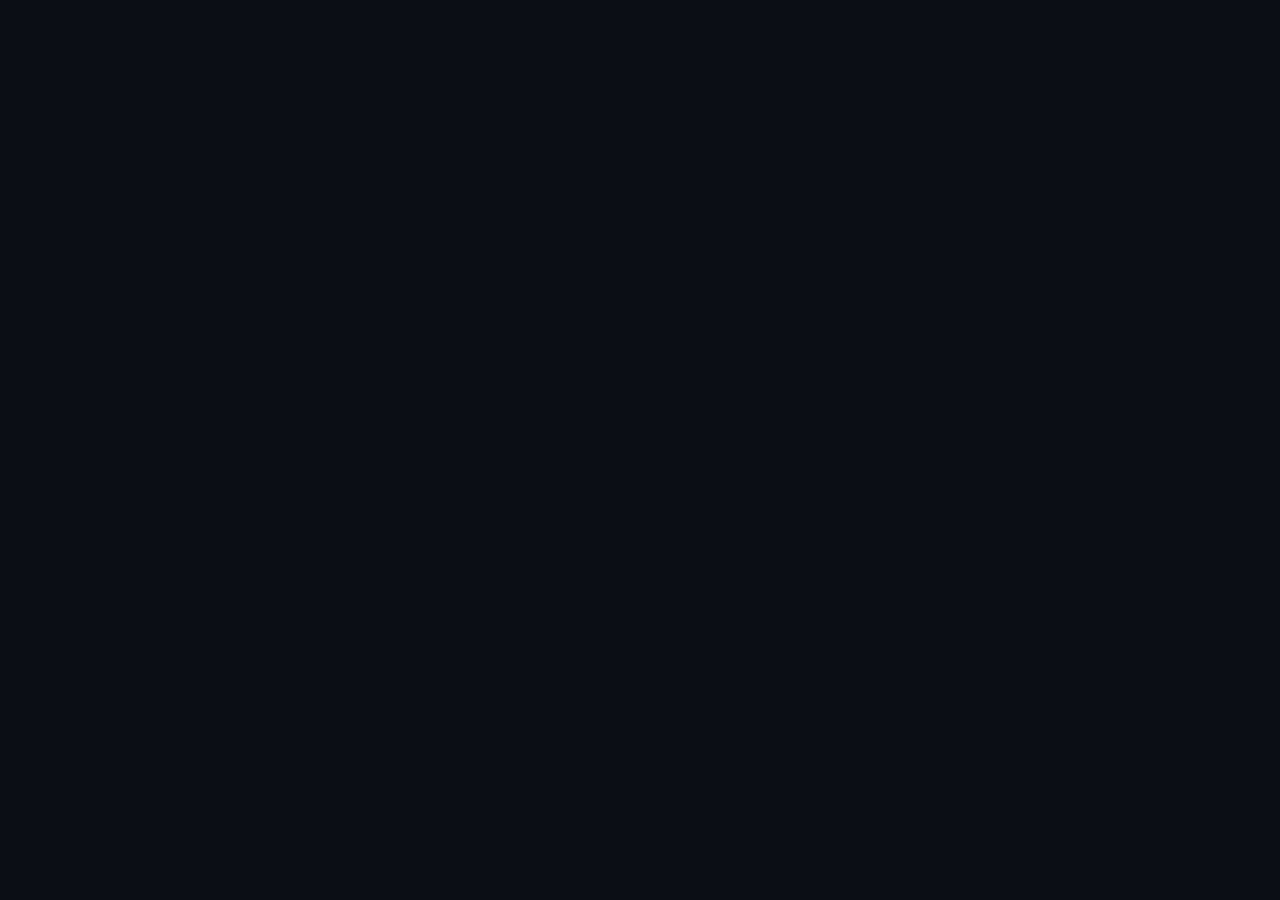
==== static/index.html @ 10514e42 "feat: add CBOE Put/Call Ratio scanner - Scanner module: scanners/put_call_ratio/ (config.py, db.py, " ====
<!DOCTYPE html>
<html lang="en">
<head>
  <meta charset="UTF-8">
  <meta name="viewport" content="width=device-width, initial-scale=1.0">
  <title>Trading Tools by Purrtfolio</title>
  <link rel="icon" href="data:,">
  <link rel="preconnect" href="https://one3f-tracker-wpj6.onrender.com">
  <link rel="dns-prefetch" href="https://one3f-tracker-wpj6.onrender.com">
  <link rel="prefetch" href="./chart.min.js">
  <link rel="stylesheet" href="./styles.css">
</head>
<body>
  <div id="app" class="app"></div>
  <script src="./app.js" defer></script>
</body>
</html>
---- static/styles.css ----
/* Trading Tools by Purrtfolio — frontend
   Theme tokens mirror the macro market snapshot (BG #0A0E14, brass #C9A24E,
   minimal color, typography-led). No frameworks — vanilla CSS/JS.
*/

:root {
  --bg:         #0A0E14;
  --panel:      #11161D;
  --panel-2:    #161C25;
  --line:       #1E2A38;
  --line-2:     #25323F;
  --text:       #E8EBEF;
  --text-dim:   #7E8A9A;
  --text-mut:   #5C6B7A;
  --brass:      #C9A24E;
  --brass-dim:  rgba(201, 162, 78, 0.12);
  --green:      #2E9E6B;
  --red:        #C7564A;
  --green-bg:   rgba(46, 158, 107, 0.10);
  --red-bg:     rgba(199, 86, 74, 0.10);
  --amber:      #EAB308;
  --amber-bg:   rgba(234, 179, 8, 0.10);

  --font: -apple-system, BlinkMacSystemFont, 'Segoe UI', Roboto, 'Helvetica Neue', Arial, sans-serif;
  --mono: ui-monospace, SFMono-Regular, 'SF Mono', Menlo, Consolas, monospace;
}

* { margin: 0; padding: 0; box-sizing: border-box; }

html, body {
  background: var(--bg);
  color: var(--text);
  font-family: var(--font);
  font-size: 14px;
  line-height: 1.5;
  -webkit-font-smoothing: antialiased;
}

a { color: var(--text); text-decoration: none; }
a:hover { color: var(--brass); }

button {
  background: transparent;
  border: 1px solid var(--line-2);
  color: var(--text);
  padding: 6px 12px;
  font-family: inherit;
  font-size: 12px;
  cursor: pointer;
  border-radius: 2px;
  transition: border-color 0.15s, color 0.15s;
}
button:hover { border-color: var(--brass); color: var(--brass); }
button.active { border-color: var(--brass); color: var(--brass); }

input[type=text], input[type=search], select {
  background: var(--panel);
  border: 1px solid var(--line-2);
  color: var(--text);
  padding: 7px 10px;
  font-family: inherit;
  font-size: 13px;
  border-radius: 2px;
  outline: none;
}
input:focus, select:focus { border-color: var(--brass); }

/* ------- Layout ------- */
.app {
  max-width: 1280px;
  margin: 0 auto;
  padding: 24px 32px 80px;
}

.masthead {
  display: flex;
  align-items: baseline;
  justify-content: space-between;
  padding: 28px 0 20px;
  border-bottom: 1px solid var(--line);
  margin-bottom: 28px;
}
.masthead h1 {
  font-size: 22px;
  font-weight: 600;
  letter-spacing: -0.01em;
}
.masthead .sub {
  font-size: 12px;
  color: var(--text-mut);
  font-family: var(--mono);
}

/* ------- Nav / search ------- */
.nav {
  display: flex;
  align-items: center;
  gap: 4px;
  margin-bottom: 24px;
}
.nav-brand {
  color: var(--brass);
  font-family: var(--mono);
  font-size: 12px;
  font-weight: 700;
  letter-spacing: 0.04em;
  padding: 0 4px;
  text-decoration: none;
}
.nav .nav-search {
  flex: 1;
  max-width: 320px;
}
.nav .nav-link {
  color: var(--text-dim);
  font-size: 12px;
  padding: 6px 0;
  border-bottom: 1px solid transparent;
  cursor: pointer;
  user-select: none;
}
.nav .nav-link.active {
  color: var(--brass);
  border-bottom-color: var(--brass);
}
.nav .nav-spacer { flex: 1; }
.nav .meta-pill {
  font-family: var(--mono);
  font-size: 11px;
  color: var(--text-mut);
  padding: 4px 10px;
  border: 1px solid var(--line);
  border-radius: 2px;
}

/* ------- Nav dropdowns ------- */
.nav-dropdown {
  position: relative;
  display: flex;
  align-items: center;
}
.nav-dropdown-label {
  color: var(--text-dim);
  font-size: 12px;
  font-family: var(--mono);
  font-weight: 500;
  padding: 6px 10px;
  cursor: pointer;
  white-space: nowrap;
  letter-spacing: 0.04em;
  border-bottom: 2px solid transparent;
  transition: border-color 0.15s, color 0.15s;
}
.nav-dropdown-label:hover {
  color: var(--text);
  border-bottom-color: var(--line-2);
}
.nav-dropdown:hover .nav-dropdown-label {
  color: var(--text);
}
.nav-dropdown-label::after {
  content: ' ▾';
  font-size: 9px;
  opacity: 0.5;
}

.nav-dropdown-menu {
  display: none;
  position: absolute;
  top: 100%;
  left: 0;
  min-width: 160px;
  background: var(--panel);
  border: 1px solid var(--line-2);
  border-radius: 2px;
  z-index: 100;
  flex-direction: column;
  padding: 4px 0;
}
.nav-dropdown.open .nav-dropdown-menu {
  display: flex;
}
.nav-dropdown:hover .nav-dropdown-menu {
  display: flex;
}
.nav-dropdown-menu .nav-link {
  display: block;
  padding: 6px 16px;
  font-size: 12px;
  font-family: var(--mono);
  font-weight: 400;
  letter-spacing: 0.03em;
  white-space: nowrap;
}
.nav-dropdown-menu .nav-link:hover {
  background: var(--panel-2);
  color: var(--brass);
}
.nav-dropdown-menu .nav-link.active {
  color: var(--brass);
  background: rgba(201, 162, 78, 0.08);
}

/* ------- Sections ------- */
.section { margin-bottom: 36px; }
.section-header {
  display: flex;
  align-items: baseline;
  justify-content: space-between;
  margin-bottom: 12px;
}
.section-header h2 {
  font-size: 11px;
  font-weight: 600;
  letter-spacing: 0.08em;
  text-transform: uppercase;
  color: var(--text-dim);
}
.section-header .hint {
  font-size: 11px;
  color: var(--text-mut);
  font-family: var(--mono);
}
.section-header .hint.brass {
  color: var(--brass);
  font-weight: 500;
}

/* ------- Stats grid (top of page) ------- */
.stats {
  display: grid;
  grid-template-columns: repeat(auto-fit, minmax(140px, 1fr));
  gap: 0;
  border: 1px solid var(--line);
  margin-bottom: 28px;
}
.stat {
  padding: 16px 18px;
  border-right: 1px solid var(--line);
}
.stat:last-child { border-right: none; }
.stat .stat-label {
  font-size: 10px;
  letter-spacing: 0.06em;
  text-transform: uppercase;
  color: var(--text-mut);
  margin-bottom: 6px;
}
.stat .stat-value {
  font-size: 18px;
  font-weight: 600;
  font-family: var(--mono);
  color: var(--text);
}
.stat .stat-value.brass { color: var(--brass); }

/* ------- Tables ------- */
.table-wrap {
  border: 1px solid var(--line);
  border-radius: 4px;
  overflow: hidden;
}
table {
  width: 100%;
  border-collapse: collapse;
  font-size: 13px;
}
thead th {
  text-align: left;
  font-size: 10px;
  font-weight: 600;
  letter-spacing: 0.06em;
  text-transform: uppercase;
  color: var(--text-mut);
  padding: 10px 14px;
  border-bottom: 1px solid var(--line);
  background: var(--panel);
  user-select: none;
  cursor: pointer;
  white-space: nowrap;
}
thead th:hover { color: var(--text-dim); }
thead th.sorted { color: var(--brass); }
thead th.sorted::after {
  content: ' ▾';
  font-size: 9px;
}
thead th.sorted.asc::after { content: ' ▴'; }
thead th.num, tbody td.num { text-align: right; font-family: var(--mono); }
thead th.mono, tbody td.mono { font-family: var(--mono); }

tbody td {
  padding: 9px 14px;
  border-bottom: 1px solid var(--line);
  color: var(--text);
}
tbody tr:last-child td { border-bottom: none; }
tbody tr:hover td { background: var(--panel-2); }
tbody td.brass { color: var(--brass); }
tbody td.green, .pos { color: var(--green); }
tbody td.red, .neg { color: var(--red); }
tbody td.amber { color: var(--amber); }
tbody td.dim { color: var(--text-dim); }
tbody td.mut { color: var(--text-mut); font-size: 11px; }

.empty {
  padding: 40px 20px;
  text-align: center;
  color: var(--text-mut);
  font-size: 13px;
}
.error {
  padding: 16px 20px;
  background: var(--red-bg);
  border: 1px solid var(--red);
  color: var(--red);
  font-size: 12px;
  font-family: var(--mono);
  margin-bottom: 16px;
}

/* ------- Fund list ------- */
.fund-row {
  display: grid;
  grid-template-columns: 24px 1fr auto auto auto;
  align-items: center;
  gap: 14px;
  padding: 12px 16px;
  border-bottom: 1px solid var(--line);
  cursor: pointer;
}
.fund-row:hover { background: var(--panel-2); }
.fund-row .strategy-tag {
  font-size: 9px;
  letter-spacing: 0.06em;
  text-transform: uppercase;
  color: var(--text-mut);
  padding: 2px 6px;
  border: 1px solid var(--line-2);
  border-radius: 2px;
  white-space: nowrap;
}
.fund-row .fund-name { color: var(--text); font-weight: 500; }
.fund-row .fund-aum { font-family: var(--mono); color: var(--text); font-size: 13px; }
.fund-row .fund-meta { font-family: var(--mono); color: var(--text-mut); font-size: 11px; }

/* ------- Drill-down header ------- */
.drill-header {
  padding: 24px 0;
  border-bottom: 1px solid var(--line);
  margin-bottom: 24px;
}
.drill-header .back {
  font-size: 11px;
  color: var(--text-mut);
  margin-bottom: 12px;
  cursor: pointer;
  display: inline-block;
}
.drill-header .back:hover { color: var(--brass); }
.drill-header h2 {
  font-size: 28px;
  font-weight: 600;
  margin-bottom: 6px;
}
.drill-header .strategy-tag {
  font-size: 10px;
  letter-spacing: 0.06em;
  text-transform: uppercase;
  color: var(--brass);
  padding: 3px 8px;
  border: 1px solid var(--brass-dim);
  border-radius: 2px;
  display: inline-block;
  margin-bottom: 12px;
}
.drill-header .meta-grid {
  display: flex;
  gap: 32px;
  margin-top: 12px;
  font-family: var(--mono);
  font-size: 12px;
  color: var(--text-dim);
}
.drill-header .meta-grid .meta-label {
  display: block;
  font-size: 10px;
  text-transform: uppercase;
  letter-spacing: 0.06em;
  color: var(--text-mut);
  margin-bottom: 2px;
}
.drill-header .meta-grid .meta-value {
  color: var(--text);
  font-size: 16px;
  font-weight: 500;
}

/* ------- Tabs ------- */
.tabs {
  display: flex;
  gap: 0;
  border-bottom: 1px solid var(--line);
  margin-bottom: 20px;
}
.tab {
  padding: 10px 16px;
  font-size: 12px;
  letter-spacing: 0.04em;
  color: var(--text-dim);
  cursor: pointer;
  border-bottom: 2px solid transparent;
  margin-bottom: -1px;
  user-select: none;
}
.tab:hover { color: var(--text); }
.tab.active {
  color: var(--brass);
  border-bottom-color: var(--brass);
}
.tab .badge {
  display: inline-block;
  margin-left: 6px;
  font-size: 10px;
  font-family: var(--mono);
  color: var(--text-mut);
  background: var(--panel);
  padding: 1px 5px;
  border-radius: 2px;
}
.tab.active .badge { color: var(--brass); }

/* ------- Filters bar ------- */
.filters {
  display: flex;
  align-items: center;
  gap: 12px;
  margin-bottom: 16px;
  flex-wrap: wrap;
}
.filters .filter-group {
  display: flex;
  align-items: center;
  gap: 8px;
  font-size: 11px;
  color: var(--text-dim);
}
.filters input, .filters select { min-width: 100px; }

/* ------- Status pills ------- */
.status-pill {
  display: inline-block;
  font-size: 10px;
  letter-spacing: 0.06em;
  text-transform: uppercase;
  padding: 2px 7px;
  border-radius: 2px;
  font-family: var(--mono);
}
.status-NEW       { background: var(--brass-dim); color: var(--brass); border: 1px solid var(--brass); }
.status-INCREASED  { background: var(--green-bg);  color: var(--green); border: 1px solid var(--green); }
.status-DECREASED  { background: var(--red-bg);    color: var(--red);   border: 1px solid var(--red); }
.status-CLOSED     { background: var(--red-bg);    color: var(--red);   border: 1px solid var(--red); }
.status-UNCHANGED  { background: transparent;       color: var(--text-mut); border: 1px solid var(--line-2); }

/* ------- Consensus buy/sell cards ------- */
.consensus-grid {
  display: grid;
  grid-template-columns: 1fr 1fr;
  gap: 24px;
}
.consensus-col h3 {
  font-size: 11px;
  font-weight: 600;
  letter-spacing: 0.08em;
  text-transform: uppercase;
  color: var(--text-dim);
  margin-bottom: 12px;
  display: flex;
  align-items: center;
  gap: 8px;
}
.consensus-col h3 .dot {
  width: 6px; height: 6px; border-radius: 50%;
}
.consensus-col.buys h3 .dot { background: var(--green); }
.consensus-col.sells h3 .dot { background: var(--red); }

/* ------- Pagination ------- */
.pager {
  display: flex;
  align-items: center;
  justify-content: space-between;
  padding: 12px 0;
  margin-top: 8px;
  font-size: 12px;
  color: var(--text-mut);
  font-family: var(--mono);
}
.pager .pager-buttons { display: flex; gap: 6px; }

/* ------- Loading / skeleton ------- */
.loading {
  padding: 60px 20px;
  text-align: center;
  color: var(--text-mut);
  font-size: 12px;
  font-family: var(--mono);
  letter-spacing: 0.05em;
}

/* ------- Ticker hero (drill into ticker) ------- */
.ticker-hero {
  display: grid;
  grid-template-columns: auto 1fr;
  gap: 32px;
  align-items: center;
  padding: 28px 0;
  border-bottom: 1px solid var(--line);
  margin-bottom: 24px;
}
.ticker-symbol {
  font-size: 56px;
  font-weight: 600;
  font-family: var(--mono);
  color: var(--brass);
  letter-spacing: -0.02em;
}
.ticker-meta .issuer {
  font-size: 16px;
  color: var(--text);
  margin-bottom: 6px;
}
.ticker-meta .stats-line {
  font-family: var(--mono);
  font-size: 13px;
  color: var(--text-dim);
  display: flex;
  gap: 24px;
}
.ticker-meta .stats-line .v { color: var(--text); }

@media (max-width: 900px) {
  .consensus-grid { grid-template-columns: 1fr; }
  .meta-grid { flex-wrap: wrap; }
  .ticker-hero { grid-template-columns: 1fr; gap: 12px; }
}

/* Mobile: disable hover-based dropdown (touch can't hover); use click toggle only */
@media (max-width: 768px) {
  .nav-dropdown:hover .nav-dropdown-menu {
    display: none;
  }
  .nav-dropdown.open .nav-dropdown-menu {
    display: flex;
    position: static;
    min-width: 100%;
  }
  .nav-dropdown-label {
    padding: 8px 6px;
  }
  .nav-dropdown-menu .nav-link {
    padding: 10px 16px;
  }
}

/* ------- Market Snapshot view ------- */
.snapshot-hero { padding: 16px 0; }
.snapshot-hero img { max-width: 100%; }
.snapshot-hero img { max-width: 100%; }
.snapshot-hero .snapshot-img-placeholder {
  min-height: 200px;
  display: flex;
  align-items: center;
  justify-content: center;
  color: var(--text-mut);
  border: 1px dashed var(--line);
  border-radius: 4px;
  font-size: 13px;
}
.snapshot-caption {
  font-size: 14px;
  color: var(--text);
  margin: 16px 0;
  padding: 14px 18px;
  background: var(--panel);
  border-left: 3px solid var(--brass);
  border-radius: 0 4px 4px 0;
  line-height: 1.5;
}
.snapshot-movers { padding: 20px 0; }
.snapshot-movers h3 {
  font-size: 11px;
  font-weight: 600;
  letter-spacing: 0.06em;
  text-transform: uppercase;
  color: var(--text-dim);
  margin-bottom: 12px;
}
.snapshot-movers ul { list-style: none; }
.snapshot-movers li {
  display: flex;
  align-items: center;
  gap: 12px;
  padding: 8px 0;
  border-bottom: 1px solid var(--line);
  font-size: 13px;
}
.snapshot-movers li:last-child { border-bottom: none; }
.mover-name {
  font-weight: 500;
  color: var(--text);
  min-width: 140px;
}
.mover-driver {
  color: var(--text-dim);
  font-size: 12px;
  flex: 1;
}
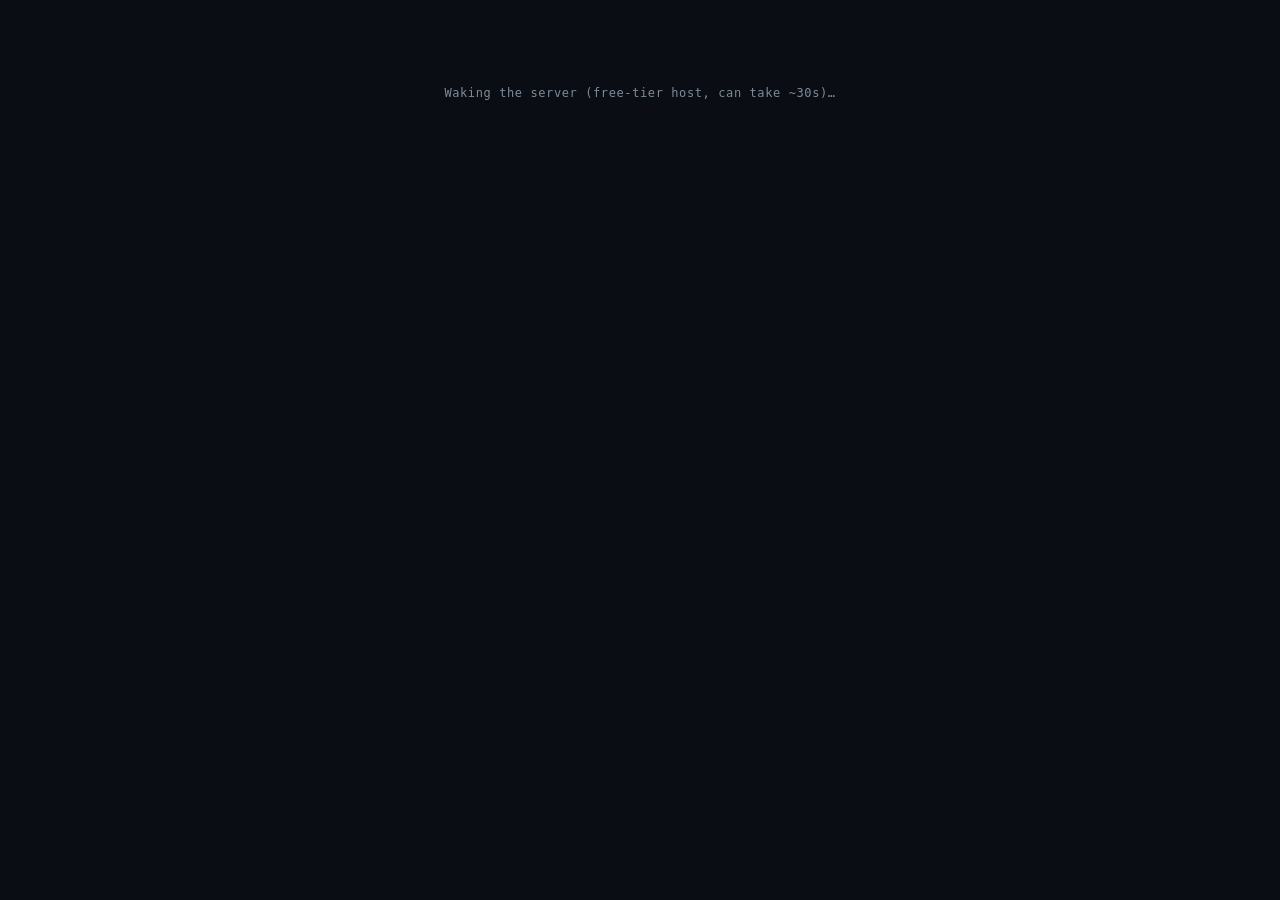
==== commit f01dc38f: "fix(frontend): routing, loading/cold-start UX, XSS hardening, mobile layout Bugs - short-interest ti" ====
--- a/static/index.html
+++ b/static/index.html
@@ -4,6 +4,10 @@
   <meta charset="UTF-8">
   <meta name="viewport" content="width=device-width, initial-scale=1.0">
   <title>Trading Tools by Purrtfolio</title>
+  <meta name="description" content="Free market research tools: 13F fund holdings, short interest, insider trading, momentum, put/call ratio, IV rank, options calculators and more.">
+  <meta property="og:type" content="website">
+  <meta property="og:title" content="Trading Tools by Purrtfolio">
+  <meta property="og:description" content="Free market research tools: 13F fund holdings, short interest, insider trading, momentum, put/call ratio, IV rank, options calculators and more.">
   <link rel="icon" href="data:,">
   <link rel="preconnect" href="https://one3f-tracker-wpj6.onrender.com">
   <link rel="dns-prefetch" href="https://one3f-tracker-wpj6.onrender.com">
--- a/static/styles.css
+++ b/static/styles.css
@@ -11,7 +11,7 @@
   --line-2:     #25323F;
   --text:       #E8EBEF;
   --text-dim:   #7E8A9A;
-  --text-mut:   #5C6B7A;
+  --text-mut:   #7D8B99;
   --brass:      #C9A24E;
   --brass-dim:  rgba(201, 162, 78, 0.12);
   --green:      #2E9E6B;
@@ -53,7 +53,7 @@
 button:hover { border-color: var(--brass); color: var(--brass); }
 button.active { border-color: var(--brass); color: var(--brass); }
 
-input[type=text], input[type=search], select {
+input[type=text], input[type=search], input[type=number], select {
   background: var(--panel);
   border: 1px solid var(--line-2);
   color: var(--text);
@@ -64,6 +64,9 @@
   outline: none;
 }
 input:focus, select:focus { border-color: var(--brass); }
+/* Keyboard focus ring (mouse focus keeps the border-only style above) */
+:focus-visible { outline: 2px solid var(--brass); outline-offset: 2px; }
+input:focus-visible, select:focus-visible { outline: 2px solid var(--brass); outline-offset: 1px; }
 
 /* ------- Layout ------- */
 .app {
@@ -94,6 +97,7 @@
 /* ------- Nav / search ------- */
 .nav {
   display: flex;
+  flex-wrap: wrap;
   align-items: center;
   gap: 4px;
   margin-bottom: 24px;
@@ -109,6 +113,7 @@
 }
 .nav .nav-search {
   flex: 1;
+  min-width: 0;
   max-width: 320px;
 }
 .nav .nav-link {
@@ -253,12 +258,17 @@
   color: var(--text);
 }
 .stat .stat-value.brass { color: var(--brass); }
+.stat .stat-value.green { color: var(--green); }
+.stat .stat-value.red   { color: var(--red); }
+.stat .stat-value.amber { color: var(--amber); }
 
 /* ------- Tables ------- */
 .table-wrap {
   border: 1px solid var(--line);
   border-radius: 4px;
-  overflow: hidden;
+  /* scroll wide tables inside the frame instead of clipping columns */
+  overflow-x: auto;
+  -webkit-overflow-scrolling: touch;
 }
 table {
   width: 100%;
@@ -397,7 +407,8 @@
 }
 
 /* ------- Tabs ------- */
-.tabs {
+.tabs,
+.tab-bar {
   display: flex;
   gap: 0;
   border-bottom: 1px solid var(--line);
@@ -462,6 +473,11 @@
 .status-DECREASED  { background: var(--red-bg);    color: var(--red);   border: 1px solid var(--red); }
 .status-CLOSED     { background: var(--red-bg);    color: var(--red);   border: 1px solid var(--red); }
 .status-UNCHANGED  { background: transparent;       color: var(--text-mut); border: 1px solid var(--line-2); }
+
+/* Signal pills — used by the Crowded Trades scanner page */
+.signal-high     { background: var(--red-bg);   color: var(--red);   border: 1px solid var(--red); }
+.signal-medium   { background: var(--brass-dim); color: var(--brass); border: 1px solid var(--brass); }
+.signal-neutral  { background: transparent;       color: var(--text-mut); border: 1px solid var(--line-2); }
 
 /* ------- Consensus buy/sell cards ------- */
 .consensus-grid {
@@ -562,6 +578,8 @@
   .nav-dropdown-menu .nav-link {
     padding: 10px 16px;
   }
+  .nav .nav-spacer { display: none; }
+  .nav .nav-search { flex-basis: 100%; max-width: none; order: 10; }
 }
 
 /* ------- Market Snapshot view ------- */
@@ -616,4 +634,486 @@
   color: var(--text-dim);
   font-size: 12px;
   flex: 1;
-}+}
+
+/* ------- Page description (context callout) ------- */
+.page-description {
+  margin-bottom: 28px;
+  padding: 18px 20px;
+  background: var(--panel);
+  border: 1px solid var(--line);
+  border-left: 3px solid var(--brass);
+  border-radius: 0 4px 4px 0;
+}
+.page-description-para {
+  font-size: 12.5px;
+  color: var(--text);
+  line-height: 1.5;
+  margin-bottom: 6px;
+}
+.page-description-para.issues {
+  color: var(--text-dim);
+}
+.page-description-para.issues::before {
+  content: '⚠ ';
+  color: var(--amber);
+  font-weight: 700;
+}
+@media (max-width: 768px) {
+  .page-description { padding: 14px 16px; }
+  .page-description-para { font-size: 12px; }
+}
+
+/* ------- News Sentiment view ------- */
+.badge-row {
+  display: flex;
+  flex-wrap: wrap;
+  gap: 6px;
+  margin-bottom: 24px;
+}
+.badge {
+  font-size: 10px;
+  font-family: var(--mono);
+  color: var(--text-mut);
+  background: var(--panel);
+  border: 1px solid var(--line-2);
+  padding: 3px 10px;
+  border-radius: 2px;
+  white-space: nowrap;
+}
+
+.section-title {
+  font-size: 11px;
+  font-weight: 600;
+  letter-spacing: 0.06em;
+  text-transform: uppercase;
+  color: var(--text-mut);
+  margin-bottom: 14px;
+  padding: 0 4px;
+}
+
+.signal-block { margin-bottom: 28px; }
+.signal-block:last-child { margin-bottom: 0; }
+.signal-label {
+  display: inline-block;
+  font-size: 11px;
+  font-weight: 600;
+  letter-spacing: 0.05em;
+  text-transform: uppercase;
+  padding: 4px 10px;
+  border-radius: 2px;
+  margin-bottom: 10px;
+}
+.signal-label.green {
+  background: var(--green-bg);
+  color: var(--green);
+  border: 1px solid var(--green);
+}
+.signal-label.red {
+  background: var(--red-bg);
+  color: var(--red);
+  border: 1px solid var(--red);
+}
+.signal-label.brass {
+  background: var(--brass-dim);
+  color: var(--brass);
+  border: 1px solid var(--brass);
+}
+
+.ticker-chip {
+  display: inline-block;
+  font-size: 10px;
+  font-family: var(--mono);
+  color: var(--text-dim);
+  background: var(--panel);
+  border: 1px solid var(--line-2);
+  padding: 1px 5px;
+  border-radius: 2px;
+  white-space: nowrap;
+}
+.ticker-chips {
+  display: flex;
+  flex-wrap: wrap;
+  gap: 4px;
+  margin-top: 4px;
+}
+
+.headline-link {
+  color: var(--text);
+  font-weight: 500;
+  display: block;
+}
+.headline-link:hover { color: var(--brass); }
+
+.link { color: var(--text-dim); }
+
+/* ------- Position Sizing Calculator ------- */
+.calc-form {
+  display: grid;
+  grid-template-columns: 1fr 1fr;
+  gap: 32px;
+  margin-top: 20px;
+}
+@media (max-width: 768px) {
+  .calc-form { grid-template-columns: 1fr; }
+}
+.calc-field {
+  display: flex;
+  flex-direction: column;
+  gap: 6px;
+  margin-bottom: 16px;
+}
+.calc-field:last-child { margin-bottom: 0; }
+.calc-field label {
+  font-size: 10px;
+  text-transform: uppercase;
+  letter-spacing: 0.06em;
+  color: var(--text-mut);
+}
+.calc-input-row {
+  display: flex;
+  align-items: center;
+  gap: 8px;
+}
+.calc-input-row input { flex: 1; }
+.calc-input-row .unit {
+  font-size: 12px;
+  color: var(--text-dim);
+  font-family: var(--mono);
+}
+.calc-results h3 {
+  font-size: 10px;
+  text-transform: uppercase;
+  letter-spacing: 0.06em;
+  color: var(--text-dim);
+  margin-bottom: 12px;
+}
+.calc-result-group {
+  display: flex;
+  flex-direction: column;
+}
+.calc-stat-row {
+  display: flex;
+  justify-content: space-between;
+  align-items: center;
+  padding: 10px 14px;
+  background: var(--panel);
+  border: 1px solid var(--line);
+  border-radius: 2px;
+  margin-bottom: 4px;
+}
+.calc-stat-label {
+  font-size: 12px;
+  color: var(--text-dim);
+}
+.calc-stat-value {
+  font-size: 16px;
+  font-family: var(--mono);
+  font-weight: 600;
+  color: var(--text);
+}
+.calc-stat-value.brass { color: var(--brass); }
+.calc-stat-value.green { color: var(--green); }
+.calc-stat-value.red { color: var(--red); }
+.calc-formula {
+  margin-top: 28px;
+  font-size: 11px;
+  color: var(--text-mut);
+  font-family: var(--mono);
+  text-align: center;
+}
+
+/* ------- Drawdown Simulator ------- */
+.sim-controls {
+  display: flex;
+  flex-wrap: wrap;
+  gap: 16px;
+  margin-bottom: 28px;
+}
+.sim-controls .calc-field {
+  flex: 1 1 120px;
+  margin-bottom: 0;
+}
+.sim-chart {
+  height: 350px;
+  width: 100%;
+}
+.link:hover { color: var(--brass); }
+
+/* ------- Options Payoff Visualizer ------- */
+.legs-container { margin-bottom: 24px; }
+.leg-row {
+  display: grid;
+  grid-template-columns: 80px 80px 100px 100px auto;
+  gap: 10px;
+  align-items: end;
+  padding: 12px 14px;
+  border: 1px solid var(--line);
+  border-radius: 2px;
+  margin-bottom: 8px;
+}
+.leg-row .calc-field { margin-bottom: 0; }
+.leg-row .calc-field label { font-size: 8px; }
+.leg-row input, .leg-row select { font-size: 13px; padding: 6px 8px; }
+.leg-remove {
+  padding: 6px 8px;
+  font-size: 12px;
+  color: var(--red);
+  border-color: var(--red);
+}
+.leg-remove:hover { background: var(--red-bg); }
+.payoff-add-btn {
+  font-size: 11px;
+  font-family: var(--mono);
+  color: var(--brass);
+  padding: 6px 16px;
+  border: 1px solid var(--brass);
+  border-radius: 2px;
+  margin-bottom: 24px;
+  cursor: pointer;
+}
+
+/* ------- Greeks Explainer ------- */
+.greeks-controls {
+  display: flex;
+  flex-wrap: wrap;
+  gap: 16px;
+  margin-bottom: 28px;
+}
+.greeks-controls .calc-field {
+  flex: 1 1 120px;
+  margin-bottom: 0;
+}
+.greeks-chart {
+  height: 350px;
+  width: 100%;
+  display: flex;
+  flex-direction: column;
+}
+
+/* ------- Options Explainer (educational reference) ------- */
+.options-section-title {
+  font-size: 18px;
+  font-weight: 600;
+  color: var(--brass, #C9A24E);
+  margin: 28px 0 12px;
+  padding-bottom: 4px;
+  border-bottom: 1px solid var(--border, #1E2A38);
+}
+.options-section .options-section-title:first-child { margin-top: 0; }
+.options-section-body {
+  color: var(--text-secondary, #7E8A9A);
+  line-height: 1.6;
+  font-size: 14px;
+}
+.options-section-body p { margin: 0 0 12px 0; }
+.options-section-body ul { margin: 0 0 12px 0; padding-left: 20px; }
+.options-section-body li { margin-bottom: 4px; }
+.options-section-body a { color: var(--brass, #C9A24E); }
+.options-section-body strong { color: var(--text-primary, #E8EBEF); }
+
+.options-terms {
+  display: grid;
+  grid-template-columns: 160px 1fr;
+  gap: 4px 16px;
+  margin: 20px 0;
+  border-bottom: 1px solid var(--border, #1E2A38);
+}
+.options-terms:last-child { border-bottom: none; }
+.options-term {
+  font-weight: 600;
+  color: var(--text-primary, #E8EBEF);
+  font-size: 13px;
+}
+.options-def {
+  color: var(--text-secondary, #7E8A9A);
+  font-size: 13px;
+  line-height: 1.5;
+}
+
+.options-strats {
+  display: grid;
+  grid-template-columns: repeat(auto-fill, minmax(220px, 1fr));
+  gap: 12px;
+  margin: 16px 0;
+}
+.options-strat {
+  background: var(--card-bg, #0F1419);
+  border: 1px solid var(--border, #1E2A38);
+  border-radius: 6px;
+  padding: 12px 14px;
+}
+.options-strat-name {
+  font-size: 13px;
+  font-weight: 600;
+  color: var(--brass, #C9A24E);
+  margin-bottom: 4px;
+}
+.options-strat-desc {
+  font-size: 12px;
+  color: var(--text-secondary, #7E8A9A);
+  line-height: 1.4;
+  margin-bottom: 6px;
+}
+.options-strat-pnl {
+  font-size: 11px;
+  color: var(--text-tertiary, #5A6472);
+  font-family: var(--mono, monospace);
+}
+
+/* ------- Stock Screener ------- */
+.screener-controls {
+  display: flex;
+  flex-wrap: wrap;
+  gap: 10px;
+  padding: 16px 0;
+}
+.s-input {
+  width: 120px;
+  padding: 6px 10px;
+  border: 1px solid var(--line);
+  border-radius: 4px;
+  background: var(--panel, #0F1419);
+  color: var(--text, #E8EBEF);
+  font-size: 13px;
+  font-family: var(--mono, monospace);
+}
+.s-input::placeholder { color: var(--text-mut, #7E8A9A); }
+.s-select {
+  padding: 6px 10px;
+  border: 1px solid var(--line);
+  border-radius: 4px;
+  background: var(--panel, #0F1419);
+  color: var(--text, #E8EBEF);
+  font-size: 13px;
+  cursor: pointer;
+}
+.s-check {
+  display: flex;
+  align-items: center;
+  gap: 6px;
+  font-size: 13px;
+  color: var(--text, #E8EBEF);
+  cursor: pointer;
+}
+.s-check input { margin: 0; cursor: pointer; }
+.s-sort-chips {
+  display: flex;
+  flex-wrap: wrap;
+  gap: 8px;
+  margin: 12px 0;
+}
+.s-chip {
+  display: inline-flex;
+  align-items: center;
+  gap: 4px;
+  padding: 5px 10px;
+  border: 1px solid var(--line);
+  border-radius: 12px;
+  font-size: 12px;
+  color: var(--text-secondary, #7E8A9A);
+  cursor: pointer;
+  user-select: none;
+}
+.s-chip:hover { border-color: var(--brass, #C9A24E); color: var(--brass, #C9A24E); }
+.s-chip-up, .s-chip-down { color: var(--brass, #C9A24E); border-color: var(--brass, #C9A24E); }
+.s-arrow { font-size: 10px; }
+.s-table { margin-top: 8px; }
+.s-ticker { font-family: var(--mono, monospace); font-weight: 600; }
+
+/* ------- Famous Trader Quotes ------- */
+.q-controls {
+  display: flex;
+  align-items: center;
+  gap: 12px;
+  margin: 16px 0;
+  flex-wrap: wrap;
+}
+.q-select {
+  padding: 6px 12px;
+  border: 1px solid var(--line);
+  border-radius: 4px;
+  background: var(--panel, #0F1419);
+  color: var(--text, #E8EBEF);
+  font-size: 13px;
+  cursor: pointer;
+}
+.q-count { margin-left: auto; font-size: 12px; }
+.q-grid {
+  display: grid;
+  grid-template-columns: repeat(auto-fill, minmax(320px, 1fr));
+  gap: 16px;
+}
+.q-card {
+  background: var(--panel, #0F1419);
+  border: 1px solid var(--line);
+  border-left: 3px solid var(--brass, #C9A24E);
+  border-radius: 6px;
+  padding: 18px 20px;
+}
+.q-mark {
+  font-size: 36px;
+  font-family: var(--mono, monospace);
+  color: var(--brass, #C9A24E);
+  line-height: 1;
+  margin-bottom: 10px;
+}
+.q-text {
+  font-size: 15px;
+  line-height: 1.6;
+  color: var(--text, #E8EBEF);
+  margin-bottom: 14px;
+  font-style: italic;
+}
+.q-author-row {
+  display: flex;
+  align-items: center;
+  gap: 8px;
+  margin-bottom: 6px;
+}
+.q-author {
+  font-size: 13px;
+  font-weight: 600;
+  color: var(--text, #E8EBEF);
+}
+.q-badge {
+  font-size: 10px;
+  font-weight: 600;
+  text-transform: uppercase;
+  letter-spacing: 0.05em;
+  padding: 2px 8px;
+  border-radius: 10px;
+  background: var(--brass, #C9A24E);
+  color: #000;
+}
+.q-source {
+  font-size: 11px;
+  color: var(--text-mut, #7E8A9A);
+}
+
+/* ------- Earnings Revision Momentum ------- */
+.erm-table td.s-ticker { font-weight: 600; }
+
+/* Cold-start notice shown while API requests are retrying (see api() in app.js) */
+.cold-start-hint {
+  position: fixed;
+  left: 50%;
+  bottom: 16px;
+  transform: translateX(-50%);
+  z-index: 1000;
+  max-width: calc(100% - 32px);
+  padding: 8px 14px;
+  background: var(--panel);
+  border: 1px solid var(--line-2);
+  color: var(--text-mut);
+  font-size: 12px;
+  border-radius: 2px;
+}
+
+/* ------- Small screens: keep everything inside the viewport ------- */
+.consensus-grid > * { min-width: 0; }
+@media (max-width: 600px) {
+  .leg-row { grid-template-columns: 1fr 1fr; }
+  /* tables rendered without a .table-wrap: let them scroll themselves */
+  .section > table { display: block; overflow-x: auto; }
+}
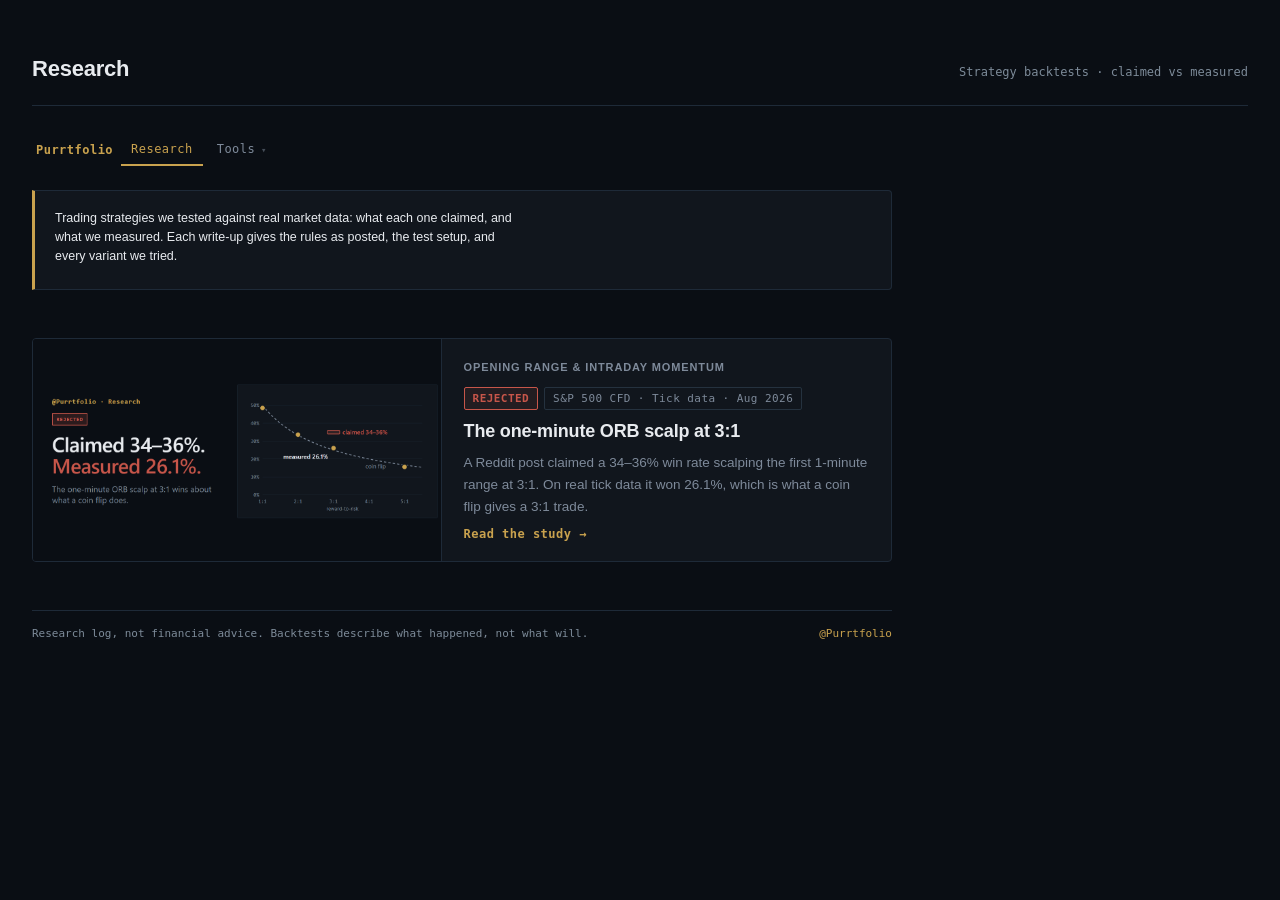
==== commit 4c93fbfd: "feat(site): focus the site on strategy research Research is now the home page and first nav item; th" ====
--- a/static/index.html
+++ b/static/index.html
@@ -4,18 +4,20 @@
   <meta charset="UTF-8">
   <meta name="viewport" content="width=device-width, initial-scale=1.0">
   <title>Trading Tools by Purrtfolio</title>
-  <meta name="description" content="Free market research tools: 13F fund holdings, short interest, insider trading, momentum, put/call ratio, IV rank, options calculators and more.">
+  <meta name="description" content="Honest tests of popular trading strategies, plus free position-sizing, drawdown and options calculators.">
   <meta property="og:type" content="website">
   <meta property="og:title" content="Trading Tools by Purrtfolio">
-  <meta property="og:description" content="Free market research tools: 13F fund holdings, short interest, insider trading, momentum, put/call ratio, IV rank, options calculators and more.">
+  <meta property="og:description" content="Honest tests of popular trading strategies, plus free position-sizing, drawdown and options calculators.">
   <link rel="icon" href="data:,">
   <link rel="preconnect" href="https://one3f-tracker-wpj6.onrender.com">
   <link rel="dns-prefetch" href="https://one3f-tracker-wpj6.onrender.com">
   <link rel="prefetch" href="./chart.min.js">
+  <link rel="modulepreload" href="./js/main.js">
+  <link rel="modulepreload" href="./js/router.js">
   <link rel="stylesheet" href="./styles.css">
 </head>
 <body>
   <div id="app" class="app"></div>
-  <script src="./app.js" defer></script>
+  <script type="module" src="./js/main.js"></script>
 </body>
 </html>
--- a/static/styles.css
+++ b/static/styles.css
@@ -168,6 +168,10 @@
   font-size: 9px;
   opacity: 0.5;
 }
+/* Top-level nav link styled like a dropdown label (no menu) */
+.nav-flat { text-decoration: none; }
+.nav-flat::after { content: none; }
+.nav-flat.active { color: var(--brass); border-bottom-color: var(--brass); }
 
 .nav-dropdown-menu {
   display: none;
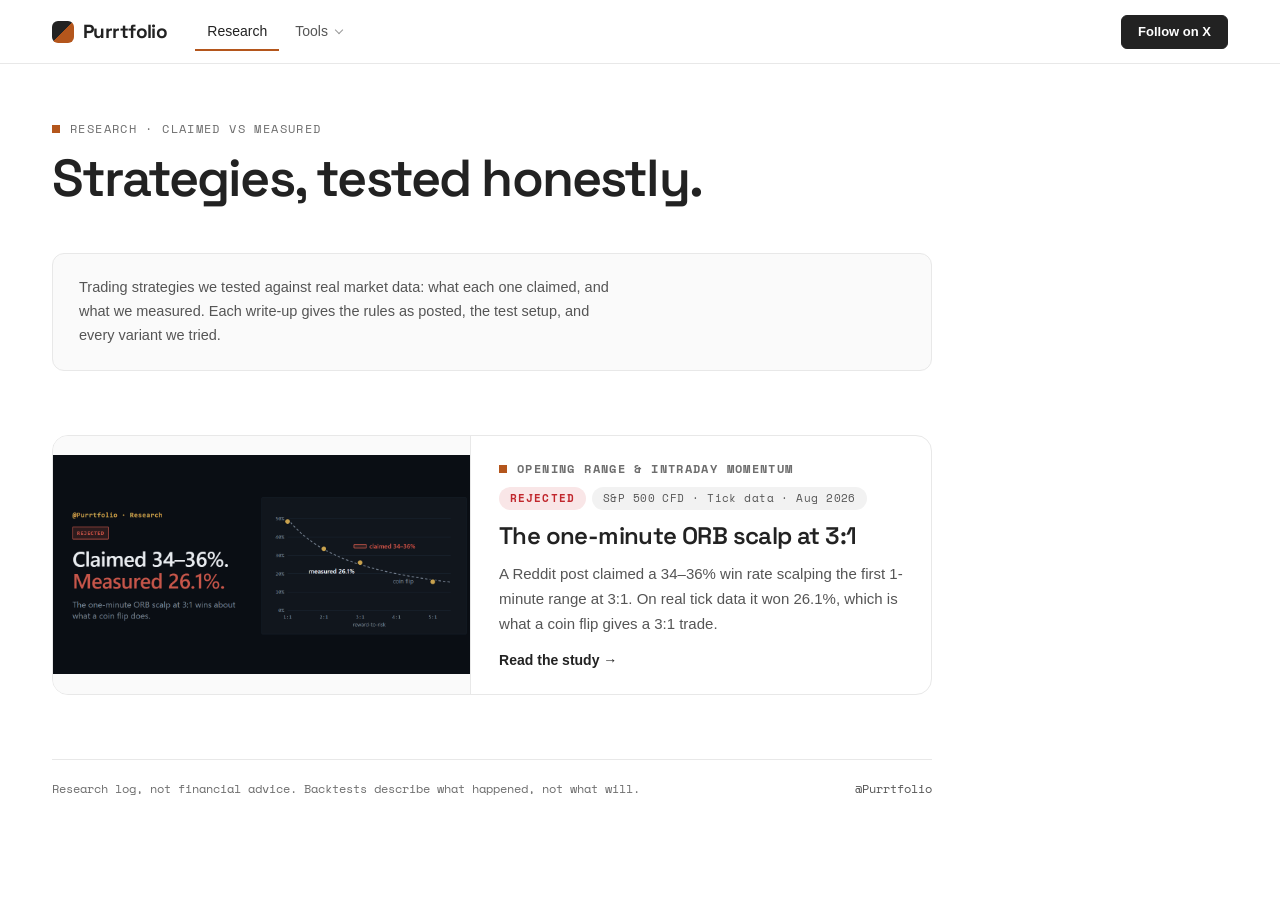
==== commit be5ae470: "Refresh site design: light editorial theme modelled on S3 Partners - New token palette (ink on white" ====
--- a/static/index.html
+++ b/static/index.html
@@ -9,11 +9,16 @@
   <meta property="og:title" content="Trading Tools by Purrtfolio">
   <meta property="og:description" content="Honest tests of popular trading strategies, plus free position-sizing, drawdown and options calculators.">
   <link rel="icon" href="data:,">
+  <meta name="theme-color" content="#ffffff" media="(prefers-color-scheme: light)">
+  <meta name="theme-color" content="#161616" media="(prefers-color-scheme: dark)">
   <link rel="preconnect" href="https://one3f-tracker-wpj6.onrender.com">
   <link rel="dns-prefetch" href="https://one3f-tracker-wpj6.onrender.com">
   <link rel="prefetch" href="./chart.min.js">
   <link rel="modulepreload" href="./js/main.js">
   <link rel="modulepreload" href="./js/router.js">
+  <link rel="preconnect" href="https://fonts.googleapis.com">
+  <link rel="preconnect" href="https://fonts.gstatic.com" crossorigin>
+  <link rel="stylesheet" href="https://fonts.googleapis.com/css2?family=Space+Grotesk:wght@400;500;600;700&family=Space+Mono:wght@400;700&display=swap">
   <link rel="stylesheet" href="./styles.css">
 </head>
 <body>
--- a/static/styles.css
+++ b/static/styles.css
@@ -1,28 +1,75 @@
 /* Trading Tools by Purrtfolio — frontend
-   Theme tokens mirror the macro market snapshot (BG #0A0E14, brass #C9A24E,
-   minimal color, typography-led). No frameworks — vanilla CSS/JS.
+   Editorial, monochrome theme: near-black ink on white with hairline rules,
+   Space Grotesk headings, Space Mono labels, one burnt-orange accent and
+   green/red reserved for long/short. Light by default, dark via the OS
+   setting. No frameworks — vanilla CSS/JS.
+
+   Token names predate the refresh (--brass is the accent, --panel the card
+   surface); views and research pages reference them directly, so keep them.
 */
 
 :root {
-  --bg:         #0A0E14;
-  --panel:      #11161D;
-  --panel-2:    #161C25;
-  --line:       #1E2A38;
-  --line-2:     #25323F;
-  --text:       #E8EBEF;
-  --text-dim:   #7E8A9A;
-  --text-mut:   #7D8B99;
-  --brass:      #C9A24E;
-  --brass-dim:  rgba(201, 162, 78, 0.12);
-  --green:      #2E9E6B;
-  --red:        #C7564A;
-  --green-bg:   rgba(46, 158, 107, 0.10);
-  --red-bg:     rgba(199, 86, 74, 0.10);
-  --amber:      #EAB308;
-  --amber-bg:   rgba(234, 179, 8, 0.10);
-
-  --font: -apple-system, BlinkMacSystemFont, 'Segoe UI', Roboto, 'Helvetica Neue', Arial, sans-serif;
-  --mono: ui-monospace, SFMono-Regular, 'SF Mono', Menlo, Consolas, monospace;
+  color-scheme: light dark;
+
+  --bg:         #FFFFFF;
+  --bg-sub:     #FAFAFA;
+  --panel:      #FAFAFA;
+  --panel-2:    #F2F2F2;
+  --line:       #E8E8E8;
+  --line-2:     #D6D6D6;
+  --text:       #222222;
+  --text-dim:   #555555;
+  --text-mut:   #6E6E6E;
+  --ink:        #222222;
+  --on-ink:     #FFFFFF;
+  --brass:      #B4561C;
+  --brass-dim:  rgba(200, 111, 46, 0.10);
+  --green:      #00875A;
+  --red:        #C1272D;
+  --green-bg:   #E3F5EC;
+  --red-bg:     #F9E6E7;
+  --amber:      #A15C07;
+  --amber-bg:   #FDF3DC;
+  --shadow:     0 1px 2px rgba(0, 0, 0, 0.04), 0 8px 24px -12px rgba(0, 0, 0, 0.12);
+
+  /* Aliases used by the options explainer / screener / quotes blocks */
+  --border:         var(--line);
+  --card-bg:        var(--panel);
+  --text-primary:   var(--text);
+  --text-secondary: var(--text-dim);
+  --text-tertiary:  var(--text-mut);
+
+  --radius-sm: 6px;
+  --radius:    12px;
+
+  --font:    'Aptos', -apple-system, BlinkMacSystemFont, 'Segoe UI', Roboto, 'Helvetica Neue', Arial, sans-serif;
+  --display: 'Space Grotesk', var(--font);
+  --mono:    'Space Mono', ui-monospace, SFMono-Regular, 'SF Mono', Menlo, Consolas, monospace;
+}
+
+@media (prefers-color-scheme: dark) {
+  :root {
+    --bg:         #161616;
+    --bg-sub:     #1B1B1B;
+    --panel:      #1E1E1E;
+    --panel-2:    #292929;
+    --line:       #2E2E2E;
+    --line-2:     #3D3D3D;
+    --text:       #F2F2F2;
+    --text-dim:   #B4B4B4;
+    --text-mut:   #8F8F8F;
+    --ink:        #F2F2F2;
+    --on-ink:     #161616;
+    --brass:      #E89877;
+    --brass-dim:  rgba(232, 152, 119, 0.12);
+    --green:      #34C38F;
+    --red:        #F0676C;
+    --green-bg:   rgba(0, 168, 107, 0.14);
+    --red-bg:     rgba(210, 59, 65, 0.16);
+    --amber:      #EAB308;
+    --amber-bg:   rgba(234, 179, 8, 0.12);
+    --shadow:     0 1px 2px rgba(0, 0, 0, 0.3), 0 12px 32px -12px rgba(0, 0, 0, 0.6);
+  }
 }
 
 * { margin: 0; padding: 0; box-sizing: border-box; }
@@ -31,86 +78,150 @@
   background: var(--bg);
   color: var(--text);
   font-family: var(--font);
-  font-size: 14px;
-  line-height: 1.5;
+  font-size: 15px;
+  line-height: 1.55;
   -webkit-font-smoothing: antialiased;
-}
-
-a { color: var(--text); text-decoration: none; }
+  -moz-osx-font-smoothing: grayscale;
+}
+/* The nav's full-bleed backdrop is 100vw wide; don't let it add a scrollbar */
+body { overflow-x: clip; }
+
+h1, h2, h3 { font-family: var(--display); }
+
+a { color: var(--text); text-decoration: none; transition: color 0.15s; }
 a:hover { color: var(--brass); }
 
-button {
-  background: transparent;
+button, .btn {
+  display: inline-flex;
+  align-items: center;
+  justify-content: center;
+  gap: 6px;
+  background: var(--bg);
   border: 1px solid var(--line-2);
   color: var(--text);
-  padding: 6px 12px;
-  font-family: inherit;
-  font-size: 12px;
-  cursor: pointer;
-  border-radius: 2px;
-  transition: border-color 0.15s, color 0.15s;
-}
-button:hover { border-color: var(--brass); color: var(--brass); }
-button.active { border-color: var(--brass); color: var(--brass); }
-
-input[type=text], input[type=search], input[type=number], select {
-  background: var(--panel);
-  border: 1px solid var(--line-2);
-  color: var(--text);
-  padding: 7px 10px;
+  padding: 7px 14px;
   font-family: inherit;
   font-size: 13px;
-  border-radius: 2px;
+  font-weight: 500;
+  line-height: 1.3;
+  cursor: pointer;
+  border-radius: var(--radius-sm);
+  white-space: nowrap;
+  transition: border-color 0.15s, color 0.15s, background 0.15s, transform 0.15s, box-shadow 0.15s;
+}
+button:hover, .btn:hover { border-color: var(--text); color: var(--text); background: var(--panel); }
+button.active { background: var(--ink); border-color: var(--ink); color: var(--on-ink); }
+.btn-primary { background: var(--ink); border-color: var(--ink); color: var(--on-ink); font-weight: 600; }
+.btn-primary:hover {
+  background: var(--ink); border-color: var(--ink); color: var(--on-ink);
+  transform: translateY(-1px);
+  box-shadow: 0 8px 20px -8px color-mix(in srgb, var(--ink) 45%, transparent);
+}
+
+input[type=text], input[type=search], input[type=number], select {
+  background: var(--bg);
+  border: 1px solid var(--line-2);
+  color: var(--text);
+  padding: 9px 12px;
+  font-family: inherit;
+  font-size: 14px;
+  border-radius: var(--radius-sm);
   outline: none;
-}
-input:focus, select:focus { border-color: var(--brass); }
+  transition: border-color 0.15s, box-shadow 0.15s;
+}
+input:focus, select:focus { border-color: var(--text); box-shadow: 0 0 0 3px var(--brass-dim); }
 /* Keyboard focus ring (mouse focus keeps the border-only style above) */
 :focus-visible { outline: 2px solid var(--brass); outline-offset: 2px; }
 input:focus-visible, select:focus-visible { outline: 2px solid var(--brass); outline-offset: 1px; }
 
+::selection { background: var(--brass-dim); }
+
 /* ------- Layout ------- */
 .app {
-  max-width: 1280px;
+  max-width: 1240px;
   margin: 0 auto;
-  padding: 24px 32px 80px;
-}
-
+  padding: 0 32px 96px;
+}
+
+/* Page title: big display headline with a mono eyebrow above it */
 .masthead {
   display: flex;
-  align-items: baseline;
-  justify-content: space-between;
-  padding: 28px 0 20px;
+  flex-direction: column;
+  gap: 14px;
+  padding: 56px 0 32px;
+  margin-bottom: 8px;
+}
+.masthead h1 {
+  font-size: clamp(32px, 4.6vw, 52px);
+  font-weight: 600;
+  line-height: 1.02;
+  letter-spacing: -0.035em;
+  text-wrap: balance;
+}
+.masthead .sub {
+  order: -1;
+  display: flex;
+  align-items: center;
+  gap: 10px;
+  font-family: var(--mono);
+  font-size: 11.5px;
+  letter-spacing: 0.12em;
+  text-transform: uppercase;
+  color: var(--text-mut);
+}
+.masthead .sub::before {
+  content: '';
+  width: 8px; height: 8px;
+  background: var(--brass);
+  flex: none;
+}
+
+/* ------- Nav (sticky top bar) ------- */
+.nav {
+  position: sticky;
+  top: 0;
+  z-index: 50;
+  display: flex;
+  flex-wrap: wrap;
+  align-items: center;
+  gap: 4px;
+  min-height: 64px;
+}
+/* Full-bleed frosted backdrop + hairline behind the centred nav row */
+.nav::before {
+  content: '';
+  position: absolute;
+  inset: 0 50%;
+  width: 100vw;
+  transform: translateX(-50%);
+  background: color-mix(in srgb, var(--bg) 86%, transparent);
+  backdrop-filter: saturate(1.4) blur(14px);
+  -webkit-backdrop-filter: saturate(1.4) blur(14px);
   border-bottom: 1px solid var(--line);
-  margin-bottom: 28px;
-}
-.masthead h1 {
-  font-size: 22px;
-  font-weight: 600;
-  letter-spacing: -0.01em;
-}
-.masthead .sub {
-  font-size: 12px;
-  color: var(--text-mut);
-  font-family: var(--mono);
-}
-
-/* ------- Nav / search ------- */
-.nav {
-  display: flex;
-  flex-wrap: wrap;
-  align-items: center;
-  gap: 4px;
-  margin-bottom: 24px;
+  z-index: -1;
 }
 .nav-brand {
-  color: var(--brass);
-  font-family: var(--mono);
-  font-size: 12px;
-  font-weight: 700;
-  letter-spacing: 0.04em;
-  padding: 0 4px;
+  display: inline-flex;
+  align-items: center;
+  gap: 9px;
+  color: var(--text);
+  font-family: var(--display);
+  font-size: 19px;
+  font-weight: 700;
+  letter-spacing: -0.03em;
+  padding: 0 18px 0 0;
+  margin-right: 6px;
   text-decoration: none;
 }
+.nav-brand::before {
+  content: '';
+  width: 22px; height: 22px;
+  border-radius: 6px;
+  background:
+    linear-gradient(135deg, transparent 50%, var(--brass) 50%),
+    var(--ink);
+}
+.nav-brand:hover { color: var(--text); }
 .nav .nav-search {
   flex: 1;
   min-width: 0;
@@ -118,24 +229,21 @@
 }
 .nav .nav-link {
   color: var(--text-dim);
-  font-size: 12px;
+  font-size: 14px;
   padding: 6px 0;
-  border-bottom: 1px solid transparent;
   cursor: pointer;
   user-select: none;
 }
-.nav .nav-link.active {
-  color: var(--brass);
-  border-bottom-color: var(--brass);
-}
+.nav .nav-link.active { color: var(--text); }
 .nav .nav-spacer { flex: 1; }
+.nav .nav-cta { padding: 8px 16px; }
 .nav .meta-pill {
   font-family: var(--mono);
   font-size: 11px;
   color: var(--text-mut);
   padding: 4px 10px;
   border: 1px solid var(--line);
-  border-radius: 2px;
+  border-radius: 999px;
 }
 
 /* ------- Nav dropdowns ------- */
@@ -146,119 +254,131 @@
 }
 .nav-dropdown-label {
   color: var(--text-dim);
-  font-size: 12px;
-  font-family: var(--mono);
+  font-size: 14px;
   font-weight: 500;
-  padding: 6px 10px;
+  padding: 8px 12px;
   cursor: pointer;
   white-space: nowrap;
-  letter-spacing: 0.04em;
-  border-bottom: 2px solid transparent;
-  transition: border-color 0.15s, color 0.15s;
-}
-.nav-dropdown-label:hover {
-  color: var(--text);
-  border-bottom-color: var(--line-2);
-}
-.nav-dropdown:hover .nav-dropdown-label {
-  color: var(--text);
+  border-radius: var(--radius-sm);
+  transition: background 0.15s, color 0.15s;
+}
+.nav-dropdown-label:hover,
+.nav-dropdown:hover .nav-dropdown-label,
+.nav-dropdown.open .nav-dropdown-label {
+  color: var(--text);
+  background: var(--panel-2);
 }
 .nav-dropdown-label::after {
-  content: ' ▾';
-  font-size: 9px;
-  opacity: 0.5;
+  content: '';
+  display: inline-block;
+  width: 5px; height: 5px;
+  margin: 0 0 3px 8px;
+  border-right: 1.5px solid currentColor;
+  border-bottom: 1.5px solid currentColor;
+  transform: rotate(45deg);
+  opacity: 0.6;
 }
 /* Top-level nav link styled like a dropdown label (no menu) */
 .nav-flat { text-decoration: none; }
 .nav-flat::after { content: none; }
-.nav-flat.active { color: var(--brass); border-bottom-color: var(--brass); }
+.nav-flat.active { color: var(--text); }
+.nav-flat.active:not(:hover) { background: none; box-shadow: inset 0 -2px 0 var(--brass); border-radius: 0; }
 
 .nav-dropdown-menu {
   display: none;
   position: absolute;
   top: 100%;
   left: 0;
-  min-width: 160px;
-  background: var(--panel);
-  border: 1px solid var(--line-2);
-  border-radius: 2px;
+  min-width: 220px;
+  background: var(--bg);
+  border: 1px solid var(--line);
+  border-radius: var(--radius);
+  box-shadow: var(--shadow);
   z-index: 100;
   flex-direction: column;
-  padding: 4px 0;
-}
-.nav-dropdown.open .nav-dropdown-menu {
-  display: flex;
-}
+  padding: 6px;
+}
+/* Invisible bridge so the hover menu doesn't close crossing the gap */
+.nav-dropdown-menu::before { content: ''; position: absolute; inset: -10px 0 auto; height: 10px; }
+.nav-dropdown.open .nav-dropdown-menu,
 .nav-dropdown:hover .nav-dropdown-menu {
   display: flex;
+  margin-top: 6px;
 }
 .nav-dropdown-menu .nav-link {
   display: block;
-  padding: 6px 16px;
-  font-size: 12px;
-  font-family: var(--mono);
-  font-weight: 400;
-  letter-spacing: 0.03em;
+  padding: 9px 12px;
+  font-size: 14px;
+  color: var(--text-dim);
+  border-radius: var(--radius-sm);
   white-space: nowrap;
 }
 .nav-dropdown-menu .nav-link:hover {
   background: var(--panel-2);
-  color: var(--brass);
+  color: var(--text);
 }
 .nav-dropdown-menu .nav-link.active {
-  color: var(--brass);
-  background: rgba(201, 162, 78, 0.08);
+  color: var(--text);
+  font-weight: 600;
+  background: var(--panel-2);
 }
 
 /* ------- Sections ------- */
-.section { margin-bottom: 36px; }
+.section { margin-bottom: 44px; }
 .section-header {
   display: flex;
   align-items: baseline;
   justify-content: space-between;
-  margin-bottom: 12px;
+  gap: 12px;
+  margin-bottom: 14px;
 }
 .section-header h2 {
-  font-size: 11px;
-  font-weight: 600;
-  letter-spacing: 0.08em;
+  font-family: var(--mono);
+  font-size: 11.5px;
+  font-weight: 700;
+  letter-spacing: 0.12em;
   text-transform: uppercase;
   color: var(--text-dim);
 }
 .section-header .hint {
-  font-size: 11px;
+  font-size: 12px;
   color: var(--text-mut);
   font-family: var(--mono);
 }
 .section-header .hint.brass {
   color: var(--brass);
-  font-weight: 500;
+  font-weight: 700;
 }
 
 /* ------- Stats grid (top of page) ------- */
 .stats {
   display: grid;
-  grid-template-columns: repeat(auto-fit, minmax(140px, 1fr));
-  gap: 0;
+  grid-template-columns: repeat(auto-fit, minmax(160px, 1fr));
+  gap: 1px;
+  background: var(--line);
   border: 1px solid var(--line);
-  margin-bottom: 28px;
+  border-radius: var(--radius);
+  overflow: hidden;
+  margin-bottom: 32px;
 }
 .stat {
-  padding: 16px 18px;
-  border-right: 1px solid var(--line);
-}
-.stat:last-child { border-right: none; }
+  padding: 20px 22px;
+  background: var(--bg);
+}
 .stat .stat-label {
-  font-size: 10px;
-  letter-spacing: 0.06em;
-  text-transform: uppercase;
-  color: var(--text-mut);
-  margin-bottom: 6px;
+  font-family: var(--mono);
+  font-size: 10.5px;
+  letter-spacing: 0.1em;
+  text-transform: uppercase;
+  color: var(--text-mut);
+  margin-bottom: 8px;
 }
 .stat .stat-value {
-  font-size: 18px;
+  font-family: var(--display);
+  font-size: 26px;
   font-weight: 600;
-  font-family: var(--mono);
+  letter-spacing: -0.02em;
+  font-variant-numeric: tabular-nums;
   color: var(--text);
 }
 .stat .stat-value.brass { color: var(--brass); }
@@ -269,7 +389,8 @@
 /* ------- Tables ------- */
 .table-wrap {
   border: 1px solid var(--line);
-  border-radius: 4px;
+  border-radius: var(--radius);
+  background: var(--bg);
   /* scroll wide tables inside the frame instead of clipping columns */
   overflow-x: auto;
   -webkit-overflow-scrolling: touch;
@@ -277,60 +398,63 @@
 table {
   width: 100%;
   border-collapse: collapse;
-  font-size: 13px;
+  font-size: 14px;
+  font-variant-numeric: tabular-nums;
 }
 thead th {
   text-align: left;
-  font-size: 10px;
-  font-weight: 600;
-  letter-spacing: 0.06em;
-  text-transform: uppercase;
-  color: var(--text-mut);
-  padding: 10px 14px;
+  font-family: var(--mono);
+  font-size: 10.5px;
+  font-weight: 700;
+  letter-spacing: 0.08em;
+  text-transform: uppercase;
+  color: var(--text-mut);
+  padding: 12px 16px;
   border-bottom: 1px solid var(--line);
-  background: var(--panel);
+  background: var(--bg-sub);
   user-select: none;
   cursor: pointer;
   white-space: nowrap;
 }
-thead th:hover { color: var(--text-dim); }
-thead th.sorted { color: var(--brass); }
+thead th:hover { color: var(--text); }
+thead th.sorted { color: var(--text); }
 thead th.sorted::after {
-  content: ' ▾';
-  font-size: 9px;
-}
-thead th.sorted.asc::after { content: ' ▴'; }
-thead th.num, tbody td.num { text-align: right; font-family: var(--mono); }
-thead th.mono, tbody td.mono { font-family: var(--mono); }
+  content: ' ↓';
+  color: var(--brass);
+}
+thead th.sorted.asc::after { content: ' ↑'; }
+thead th.num, tbody td.num { text-align: right; }
+thead th.mono, tbody td.mono { font-family: var(--mono); font-size: 13px; }
 
 tbody td {
-  padding: 9px 14px;
+  padding: 12px 16px;
   border-bottom: 1px solid var(--line);
   color: var(--text);
 }
 tbody tr:last-child td { border-bottom: none; }
-tbody tr:hover td { background: var(--panel-2); }
-tbody td.brass { color: var(--brass); }
+tbody tr { transition: background 0.1s; }
+tbody tr:hover td { background: var(--panel); }
+tbody td.brass { color: var(--brass); font-weight: 600; }
 tbody td.green, .pos { color: var(--green); }
 tbody td.red, .neg { color: var(--red); }
 tbody td.amber { color: var(--amber); }
 tbody td.dim { color: var(--text-dim); }
-tbody td.mut { color: var(--text-mut); font-size: 11px; }
+tbody td.mut { color: var(--text-mut); font-size: 12px; }
 
 .empty {
-  padding: 40px 20px;
+  padding: 48px 20px;
   text-align: center;
   color: var(--text-mut);
+  font-size: 14px;
+}
+.error {
+  padding: 14px 18px;
+  background: var(--red-bg);
+  border: 1px solid color-mix(in srgb, var(--red) 35%, transparent);
+  border-radius: var(--radius-sm);
+  color: var(--red);
   font-size: 13px;
-}
-.error {
-  padding: 16px 20px;
-  background: var(--red-bg);
-  border: 1px solid var(--red);
-  color: var(--red);
-  font-size: 12px;
-  font-family: var(--mono);
-  margin-bottom: 16px;
+  margin: 8px 0 16px;
 }
 
 /* ------- Fund list ------- */
@@ -339,125 +463,138 @@
   grid-template-columns: 24px 1fr auto auto auto;
   align-items: center;
   gap: 14px;
-  padding: 12px 16px;
+  padding: 14px 18px;
   border-bottom: 1px solid var(--line);
   cursor: pointer;
-}
-.fund-row:hover { background: var(--panel-2); }
+  transition: background 0.1s;
+}
+.fund-row:hover { background: var(--panel); }
 .fund-row .strategy-tag {
-  font-size: 9px;
+  font-family: var(--mono);
+  font-size: 10px;
   letter-spacing: 0.06em;
   text-transform: uppercase;
-  color: var(--text-mut);
-  padding: 2px 6px;
-  border: 1px solid var(--line-2);
-  border-radius: 2px;
+  color: var(--text-dim);
+  padding: 3px 9px;
+  background: var(--panel-2);
+  border-radius: 999px;
   white-space: nowrap;
 }
-.fund-row .fund-name { color: var(--text); font-weight: 500; }
-.fund-row .fund-aum { font-family: var(--mono); color: var(--text); font-size: 13px; }
-.fund-row .fund-meta { font-family: var(--mono); color: var(--text-mut); font-size: 11px; }
+.fund-row .fund-name { color: var(--text); font-weight: 600; }
+.fund-row .fund-aum { font-variant-numeric: tabular-nums; color: var(--text); font-size: 14px; }
+.fund-row .fund-meta { font-family: var(--mono); color: var(--text-mut); font-size: 11.5px; }
 
 /* ------- Drill-down header ------- */
 .drill-header {
-  padding: 24px 0;
+  padding: 8px 0 28px;
   border-bottom: 1px solid var(--line);
-  margin-bottom: 24px;
+  margin-bottom: 28px;
 }
 .drill-header .back {
-  font-size: 11px;
-  color: var(--text-mut);
-  margin-bottom: 12px;
+  font-family: var(--mono);
+  font-size: 12px;
+  color: var(--text-mut);
+  margin-bottom: 14px;
   cursor: pointer;
   display: inline-block;
 }
-.drill-header .back:hover { color: var(--brass); }
+.drill-header .back:hover { color: var(--text); }
 .drill-header h2 {
-  font-size: 28px;
+  font-size: 32px;
   font-weight: 600;
-  margin-bottom: 6px;
+  letter-spacing: -0.03em;
+  margin-bottom: 8px;
 }
 .drill-header .strategy-tag {
-  font-size: 10px;
-  letter-spacing: 0.06em;
+  font-family: var(--mono);
+  font-size: 10.5px;
+  letter-spacing: 0.08em;
   text-transform: uppercase;
   color: var(--brass);
-  padding: 3px 8px;
-  border: 1px solid var(--brass-dim);
-  border-radius: 2px;
+  padding: 4px 10px;
+  background: var(--brass-dim);
+  border-radius: 999px;
   display: inline-block;
   margin-bottom: 12px;
 }
 .drill-header .meta-grid {
   display: flex;
-  gap: 32px;
-  margin-top: 12px;
-  font-family: var(--mono);
-  font-size: 12px;
+  gap: 40px;
+  margin-top: 16px;
+  font-size: 13px;
   color: var(--text-dim);
 }
 .drill-header .meta-grid .meta-label {
   display: block;
-  font-size: 10px;
-  text-transform: uppercase;
-  letter-spacing: 0.06em;
-  color: var(--text-mut);
-  margin-bottom: 2px;
+  font-family: var(--mono);
+  font-size: 10.5px;
+  text-transform: uppercase;
+  letter-spacing: 0.1em;
+  color: var(--text-mut);
+  margin-bottom: 4px;
 }
 .drill-header .meta-grid .meta-value {
-  color: var(--text);
-  font-size: 16px;
-  font-weight: 500;
+  font-family: var(--display);
+  color: var(--text);
+  font-size: 20px;
+  font-weight: 600;
+  letter-spacing: -0.02em;
+  font-variant-numeric: tabular-nums;
 }
 
 /* ------- Tabs ------- */
 .tabs,
 .tab-bar {
   display: flex;
-  gap: 0;
+  gap: 4px;
   border-bottom: 1px solid var(--line);
-  margin-bottom: 20px;
+  margin-bottom: 24px;
+  overflow-x: auto;
+  scrollbar-width: none;
 }
 .tab {
-  padding: 10px 16px;
-  font-size: 12px;
-  letter-spacing: 0.04em;
-  color: var(--text-dim);
+  padding: 12px 14px;
+  font-size: 14px;
+  font-weight: 500;
+  color: var(--text-mut);
   cursor: pointer;
   border-bottom: 2px solid transparent;
   margin-bottom: -1px;
   user-select: none;
+  white-space: nowrap;
+  transition: color 0.15s, border-color 0.15s;
 }
 .tab:hover { color: var(--text); }
 .tab.active {
-  color: var(--brass);
-  border-bottom-color: var(--brass);
+  color: var(--text);
+  border-bottom-color: var(--ink);
 }
 .tab .badge {
   display: inline-block;
   margin-left: 6px;
-  font-size: 10px;
-  font-family: var(--mono);
-  color: var(--text-mut);
-  background: var(--panel);
-  padding: 1px 5px;
-  border-radius: 2px;
-}
-.tab.active .badge { color: var(--brass); }
+  font-size: 10.5px;
+  font-family: var(--mono);
+  color: var(--text-mut);
+  background: var(--panel-2);
+  border: none;
+  padding: 1px 7px;
+  border-radius: 999px;
+}
+.tab.active .badge { color: var(--on-ink); background: var(--ink); }
 
 /* ------- Filters bar ------- */
 .filters {
   display: flex;
   align-items: center;
-  gap: 12px;
-  margin-bottom: 16px;
+  gap: 12px 16px;
+  margin-bottom: 18px;
   flex-wrap: wrap;
 }
 .filters .filter-group {
   display: flex;
   align-items: center;
   gap: 8px;
-  font-size: 11px;
+  font-size: 13px;
   color: var(--text-dim);
 }
 .filters input, .filters select { min-width: 100px; }
@@ -465,43 +602,46 @@
 /* ------- Status pills ------- */
 .status-pill {
   display: inline-block;
-  font-size: 10px;
+  font-size: 10.5px;
+  font-weight: 700;
   letter-spacing: 0.06em;
   text-transform: uppercase;
-  padding: 2px 7px;
-  border-radius: 2px;
-  font-family: var(--mono);
-}
-.status-NEW       { background: var(--brass-dim); color: var(--brass); border: 1px solid var(--brass); }
-.status-INCREASED  { background: var(--green-bg);  color: var(--green); border: 1px solid var(--green); }
-.status-DECREASED  { background: var(--red-bg);    color: var(--red);   border: 1px solid var(--red); }
-.status-CLOSED     { background: var(--red-bg);    color: var(--red);   border: 1px solid var(--red); }
-.status-UNCHANGED  { background: transparent;       color: var(--text-mut); border: 1px solid var(--line-2); }
+  padding: 3px 9px;
+  border-radius: 999px;
+  font-family: var(--mono);
+  border: 1px solid transparent;
+}
+.status-NEW        { background: var(--brass-dim); color: var(--brass); }
+.status-INCREASED  { background: var(--green-bg);  color: var(--green); }
+.status-DECREASED  { background: var(--red-bg);    color: var(--red); }
+.status-CLOSED     { background: var(--red-bg);    color: var(--red); }
+.status-UNCHANGED  { background: var(--panel-2);   color: var(--text-mut); }
 
 /* Signal pills — used by the Crowded Trades scanner page */
-.signal-high     { background: var(--red-bg);   color: var(--red);   border: 1px solid var(--red); }
-.signal-medium   { background: var(--brass-dim); color: var(--brass); border: 1px solid var(--brass); }
-.signal-neutral  { background: transparent;       color: var(--text-mut); border: 1px solid var(--line-2); }
+.signal-high     { background: var(--red-bg);    color: var(--red); }
+.signal-medium   { background: var(--brass-dim); color: var(--brass); }
+.signal-neutral  { background: var(--panel-2);   color: var(--text-mut); }
 
 /* ------- Consensus buy/sell cards ------- */
 .consensus-grid {
   display: grid;
   grid-template-columns: 1fr 1fr;
-  gap: 24px;
+  gap: 28px;
 }
 .consensus-col h3 {
-  font-size: 11px;
-  font-weight: 600;
-  letter-spacing: 0.08em;
-  text-transform: uppercase;
-  color: var(--text-dim);
-  margin-bottom: 12px;
+  font-family: var(--mono);
+  font-size: 11.5px;
+  font-weight: 700;
+  letter-spacing: 0.12em;
+  text-transform: uppercase;
+  color: var(--text-dim);
+  margin-bottom: 14px;
   display: flex;
   align-items: center;
   gap: 8px;
 }
 .consensus-col h3 .dot {
-  width: 6px; height: 6px; border-radius: 50%;
+  width: 8px; height: 8px; border-radius: 50%;
 }
 .consensus-col.buys h3 .dot { background: var(--green); }
 .consensus-col.sells h3 .dot { background: var(--red); }
@@ -511,7 +651,7 @@
   display: flex;
   align-items: center;
   justify-content: space-between;
-  padding: 12px 0;
+  padding: 14px 0;
   margin-top: 8px;
   font-size: 12px;
   color: var(--text-mut);
@@ -521,13 +661,25 @@
 
 /* ------- Loading / skeleton ------- */
 .loading {
-  padding: 60px 20px;
+  padding: 72px 20px;
   text-align: center;
   color: var(--text-mut);
   font-size: 12px;
   font-family: var(--mono);
-  letter-spacing: 0.05em;
-}
+  letter-spacing: 0.1em;
+}
+.loading::before {
+  content: '';
+  display: block;
+  width: 22px; height: 22px;
+  margin: 0 auto 16px;
+  border: 2px solid var(--line);
+  border-top-color: var(--brass);
+  border-radius: 50%;
+  animation: spin 0.8s linear infinite;
+}
+@keyframes spin { to { transform: rotate(360deg); } }
+@media (prefers-reduced-motion: reduce) { .loading::before { animation: none; } }
 
 /* ------- Ticker hero (drill into ticker) ------- */
 .ticker-hero {
@@ -535,30 +687,33 @@
   grid-template-columns: auto 1fr;
   gap: 32px;
   align-items: center;
-  padding: 28px 0;
+  padding: 8px 0 32px;
   border-bottom: 1px solid var(--line);
-  margin-bottom: 24px;
+  margin-bottom: 28px;
 }
 .ticker-symbol {
-  font-size: 56px;
-  font-weight: 600;
-  font-family: var(--mono);
-  color: var(--brass);
-  letter-spacing: -0.02em;
+  font-size: 64px;
+  font-weight: 700;
+  font-family: var(--display);
+  color: var(--text);
+  letter-spacing: -0.04em;
+  line-height: 1;
 }
 .ticker-meta .issuer {
-  font-size: 16px;
-  color: var(--text);
-  margin-bottom: 6px;
+  font-size: 17px;
+  font-weight: 500;
+  color: var(--text);
+  margin-bottom: 8px;
 }
 .ticker-meta .stats-line {
-  font-family: var(--mono);
-  font-size: 13px;
-  color: var(--text-dim);
-  display: flex;
-  gap: 24px;
-}
-.ticker-meta .stats-line .v { color: var(--text); }
+  font-size: 14px;
+  color: var(--text-dim);
+  display: flex;
+  flex-wrap: wrap;
+  gap: 8px 24px;
+  font-variant-numeric: tabular-nums;
+}
+.ticker-meta .stats-line .v { color: var(--text); font-weight: 600; }
 
 @media (max-width: 900px) {
   .consensus-grid { grid-template-columns: 1fr; }
@@ -568,53 +723,65 @@
 
 /* Mobile: disable hover-based dropdown (touch can't hover); use click toggle only */
 @media (max-width: 768px) {
+  .app { padding: 0 16px 72px; }
+  .masthead { padding: 36px 0 24px; }
+  .nav { min-height: 56px; gap: 2px; }
+  .nav-brand { font-size: 17px; padding-right: 8px; margin-right: 0; }
   .nav-dropdown:hover .nav-dropdown-menu {
     display: none;
   }
   .nav-dropdown.open .nav-dropdown-menu {
     display: flex;
-    position: static;
-    min-width: 100%;
+    position: absolute;
+    left: auto;
+    right: 0;
   }
   .nav-dropdown-label {
-    padding: 8px 6px;
+    padding: 8px 10px;
   }
   .nav-dropdown-menu .nav-link {
-    padding: 10px 16px;
+    padding: 11px 12px;
   }
-  .nav .nav-spacer { display: none; }
   .nav .nav-search { flex-basis: 100%; max-width: none; order: 10; }
+  .drill-header .meta-grid { gap: 20px 32px; }
+}
+@media (max-width: 520px) {
+  .nav .nav-cta { display: none; }
+  .ticker-symbol { font-size: 48px; }
 }
 
 /* ------- Market Snapshot view ------- */
 .snapshot-hero { padding: 16px 0; }
 .snapshot-hero img { max-width: 100%; }
-.snapshot-hero img { max-width: 100%; }
 .snapshot-hero .snapshot-img-placeholder {
   min-height: 200px;
   display: flex;
   align-items: center;
   justify-content: center;
   color: var(--text-mut);
-  border: 1px dashed var(--line);
-  border-radius: 4px;
-  font-size: 13px;
+  border: 1px dashed var(--line-2);
+  border-radius: var(--radius);
+  font-size: 14px;
 }
 .snapshot-caption {
-  font-size: 14px;
-  color: var(--text);
-  margin: 16px 0;
-  padding: 14px 18px;
+  font-family: var(--display);
+  font-size: 19px;
+  font-weight: 500;
+  letter-spacing: -0.01em;
+  color: var(--text);
+  margin: 20px 0;
+  padding: 22px 26px;
   background: var(--panel);
-  border-left: 3px solid var(--brass);
-  border-radius: 0 4px 4px 0;
-  line-height: 1.5;
+  border: 1px solid var(--line);
+  border-radius: var(--radius);
+  line-height: 1.45;
 }
 .snapshot-movers { padding: 20px 0; }
 .snapshot-movers h3 {
-  font-size: 11px;
-  font-weight: 600;
-  letter-spacing: 0.06em;
+  font-family: var(--mono);
+  font-size: 11.5px;
+  font-weight: 700;
+  letter-spacing: 0.12em;
   text-transform: uppercase;
   color: var(--text-dim);
   margin-bottom: 12px;
@@ -624,48 +791,58 @@
   display: flex;
   align-items: center;
   gap: 12px;
-  padding: 8px 0;
+  padding: 12px 0;
   border-bottom: 1px solid var(--line);
-  font-size: 13px;
+  font-size: 14px;
 }
 .snapshot-movers li:last-child { border-bottom: none; }
 .mover-name {
-  font-weight: 500;
+  font-weight: 600;
   color: var(--text);
   min-width: 140px;
 }
 .mover-driver {
   color: var(--text-dim);
-  font-size: 12px;
+  font-size: 13px;
   flex: 1;
 }
 
 /* ------- Page description (context callout) ------- */
 .page-description {
-  margin-bottom: 28px;
-  padding: 18px 20px;
+  margin-bottom: 36px;
+  padding: 22px 26px;
   background: var(--panel);
   border: 1px solid var(--line);
-  border-left: 3px solid var(--brass);
-  border-radius: 0 4px 4px 0;
+  border-radius: var(--radius);
+  max-width: 920px;
 }
 .page-description-para {
-  font-size: 12.5px;
-  color: var(--text);
-  line-height: 1.5;
+  font-size: 14.5px;
+  color: var(--text-dim);
+  line-height: 1.65;
+}
+.page-description-para.issues {
+  margin-top: 16px;
+  padding-top: 16px;
+  border-top: 1px solid var(--line);
+  font-size: 13.5px;
+  color: var(--text-mut);
+}
+.page-description-para.issues::before {
+  content: 'Known limits';
+  display: block;
   margin-bottom: 6px;
-}
-.page-description-para.issues {
-  color: var(--text-dim);
-}
-.page-description-para.issues::before {
-  content: '⚠ ';
+  font-family: var(--mono);
+  font-size: 10.5px;
+  font-weight: 700;
+  letter-spacing: 0.12em;
+  text-transform: uppercase;
   color: var(--amber);
-  font-weight: 700;
-}
+}
+.page-description-para.issues:empty { display: none; }
 @media (max-width: 768px) {
-  .page-description { padding: 14px 16px; }
-  .page-description-para { font-size: 12px; }
+  .page-description { padding: 18px 18px; }
+  .page-description-para { font-size: 14px; }
 }
 
 /* ------- News Sentiment view ------- */
@@ -676,70 +853,57 @@
   margin-bottom: 24px;
 }
 .badge {
-  font-size: 10px;
-  font-family: var(--mono);
-  color: var(--text-mut);
-  background: var(--panel);
-  border: 1px solid var(--line-2);
-  padding: 3px 10px;
-  border-radius: 2px;
+  font-size: 11px;
+  font-family: var(--mono);
+  color: var(--text-dim);
+  background: var(--panel-2);
+  padding: 4px 11px;
+  border-radius: 999px;
   white-space: nowrap;
 }
 
 .section-title {
-  font-size: 11px;
-  font-weight: 600;
-  letter-spacing: 0.06em;
+  font-family: var(--mono);
+  font-size: 11.5px;
+  font-weight: 700;
+  letter-spacing: 0.12em;
   text-transform: uppercase;
   color: var(--text-mut);
   margin-bottom: 14px;
-  padding: 0 4px;
-}
-
-.signal-block { margin-bottom: 28px; }
+}
+
+.signal-block { margin-bottom: 32px; }
 .signal-block:last-child { margin-bottom: 0; }
 .signal-label {
   display: inline-block;
+  font-family: var(--mono);
   font-size: 11px;
-  font-weight: 600;
-  letter-spacing: 0.05em;
-  text-transform: uppercase;
-  padding: 4px 10px;
-  border-radius: 2px;
-  margin-bottom: 10px;
-}
-.signal-label.green {
-  background: var(--green-bg);
-  color: var(--green);
-  border: 1px solid var(--green);
-}
-.signal-label.red {
-  background: var(--red-bg);
-  color: var(--red);
-  border: 1px solid var(--red);
-}
-.signal-label.brass {
-  background: var(--brass-dim);
-  color: var(--brass);
-  border: 1px solid var(--brass);
-}
+  font-weight: 700;
+  letter-spacing: 0.08em;
+  text-transform: uppercase;
+  padding: 4px 11px;
+  border-radius: 999px;
+  margin-bottom: 12px;
+}
+.signal-label.green { background: var(--green-bg); color: var(--green); }
+.signal-label.red   { background: var(--red-bg);   color: var(--red); }
+.signal-label.brass { background: var(--brass-dim); color: var(--brass); }
 
 .ticker-chip {
   display: inline-block;
-  font-size: 10px;
-  font-family: var(--mono);
-  color: var(--text-dim);
-  background: var(--panel);
-  border: 1px solid var(--line-2);
-  padding: 1px 5px;
-  border-radius: 2px;
+  font-size: 11px;
+  font-family: var(--mono);
+  color: var(--text-dim);
+  background: var(--panel-2);
+  padding: 1px 7px;
+  border-radius: 4px;
   white-space: nowrap;
 }
 .ticker-chips {
   display: flex;
   flex-wrap: wrap;
   gap: 4px;
-  margin-top: 4px;
+  margin-top: 6px;
 }
 
 .headline-link {
@@ -749,71 +913,83 @@
 }
 .headline-link:hover { color: var(--brass); }
 
-.link { color: var(--text-dim); }
+.link { color: var(--text-dim); text-decoration: underline; text-decoration-color: var(--line-2); text-underline-offset: 3px; }
+.link:hover { color: var(--text); text-decoration-color: var(--brass); }
 
 /* ------- Position Sizing Calculator ------- */
 .calc-form {
   display: grid;
   grid-template-columns: 1fr 1fr;
-  gap: 32px;
-  margin-top: 20px;
+  gap: 40px;
+  margin-top: 8px;
 }
 @media (max-width: 768px) {
-  .calc-form { grid-template-columns: 1fr; }
+  .calc-form { grid-template-columns: 1fr; gap: 28px; }
 }
 .calc-field {
   display: flex;
   flex-direction: column;
-  gap: 6px;
-  margin-bottom: 16px;
+  gap: 7px;
+  margin-bottom: 18px;
 }
 .calc-field:last-child { margin-bottom: 0; }
 .calc-field label {
-  font-size: 10px;
-  text-transform: uppercase;
-  letter-spacing: 0.06em;
+  font-family: var(--mono);
+  font-size: 10.5px;
+  font-weight: 700;
+  text-transform: uppercase;
+  letter-spacing: 0.1em;
   color: var(--text-mut);
 }
 .calc-input-row {
   display: flex;
   align-items: center;
-  gap: 8px;
+  gap: 10px;
 }
 .calc-input-row input { flex: 1; }
 .calc-input-row .unit {
-  font-size: 12px;
-  color: var(--text-dim);
+  font-size: 13px;
+  color: var(--text-mut);
   font-family: var(--mono);
 }
 .calc-results h3 {
-  font-size: 10px;
-  text-transform: uppercase;
-  letter-spacing: 0.06em;
-  color: var(--text-dim);
-  margin-bottom: 12px;
+  font-family: var(--mono);
+  font-size: 11.5px;
+  font-weight: 700;
+  text-transform: uppercase;
+  letter-spacing: 0.12em;
+  color: var(--text-dim);
+  margin-bottom: 14px;
 }
 .calc-result-group {
   display: flex;
   flex-direction: column;
-}
+  margin-bottom: 28px;
+}
+.calc-result-group:last-child { margin-bottom: 0; }
+/* Rows form one bordered card beneath the group's h3 */
 .calc-stat-row {
   display: flex;
   justify-content: space-between;
   align-items: center;
-  padding: 10px 14px;
-  background: var(--panel);
+  gap: 12px;
+  padding: 14px 18px;
+  background: var(--bg);
   border: 1px solid var(--line);
-  border-radius: 2px;
-  margin-bottom: 4px;
-}
+  border-top: none;
+}
+.calc-results h3 + .calc-stat-row { border-top: 1px solid var(--line); border-radius: var(--radius) var(--radius) 0 0; }
+.calc-stat-row:last-child { border-radius: 0 0 var(--radius) var(--radius); }
 .calc-stat-label {
-  font-size: 12px;
+  font-size: 14px;
   color: var(--text-dim);
 }
 .calc-stat-value {
-  font-size: 16px;
-  font-family: var(--mono);
+  font-family: var(--display);
+  font-size: 20px;
   font-weight: 600;
+  letter-spacing: -0.02em;
+  font-variant-numeric: tabular-nums;
   color: var(--text);
 }
 .calc-stat-value.brass { color: var(--brass); }
@@ -821,7 +997,7 @@
 .calc-stat-value.red { color: var(--red); }
 .calc-formula {
   margin-top: 28px;
-  font-size: 11px;
+  font-size: 12px;
   color: var(--text-mut);
   font-family: var(--mono);
   text-align: center;
@@ -832,60 +1008,69 @@
   display: flex;
   flex-wrap: wrap;
   gap: 16px;
-  margin-bottom: 28px;
+  margin-bottom: 32px;
+  padding: 22px;
+  background: var(--panel);
+  border: 1px solid var(--line);
+  border-radius: var(--radius);
 }
 .sim-controls .calc-field {
-  flex: 1 1 120px;
+  flex: 1 1 140px;
   margin-bottom: 0;
 }
 .sim-chart {
   height: 350px;
   width: 100%;
 }
-.link:hover { color: var(--brass); }
 
 /* ------- Options Payoff Visualizer ------- */
-.legs-container { margin-bottom: 24px; }
+.legs-container { margin-bottom: 20px; }
 .leg-row {
   display: grid;
-  grid-template-columns: 80px 80px 100px 100px auto;
-  gap: 10px;
+  grid-template-columns: 90px 90px 110px 110px auto;
+  gap: 12px;
   align-items: end;
-  padding: 12px 14px;
+  padding: 14px 16px;
+  background: var(--panel);
   border: 1px solid var(--line);
-  border-radius: 2px;
+  border-radius: var(--radius);
   margin-bottom: 8px;
 }
 .leg-row .calc-field { margin-bottom: 0; }
-.leg-row .calc-field label { font-size: 8px; }
-.leg-row input, .leg-row select { font-size: 13px; padding: 6px 8px; }
+.leg-row .calc-field label { font-size: 9.5px; }
+.leg-row input, .leg-row select { font-size: 14px; padding: 7px 9px; }
 .leg-remove {
-  padding: 6px 8px;
-  font-size: 12px;
+  justify-self: start;
+  padding: 7px 10px;
   color: var(--red);
-  border-color: var(--red);
-}
-.leg-remove:hover { background: var(--red-bg); }
+  border-color: color-mix(in srgb, var(--red) 40%, transparent);
+}
+.leg-remove:hover { background: var(--red-bg); color: var(--red); border-color: var(--red); }
 .payoff-add-btn {
-  font-size: 11px;
-  font-family: var(--mono);
-  color: var(--brass);
-  padding: 6px 16px;
-  border: 1px solid var(--brass);
-  border-radius: 2px;
-  margin-bottom: 24px;
+  font-size: 13px;
+  font-weight: 600;
+  color: var(--text);
+  padding: 8px 16px;
+  border: 1px dashed var(--line-2);
+  border-radius: var(--radius-sm);
+  margin-bottom: 28px;
   cursor: pointer;
 }
+.payoff-add-btn:hover { border-style: solid; border-color: var(--text); }
 
 /* ------- Greeks Explainer ------- */
 .greeks-controls {
   display: flex;
   flex-wrap: wrap;
   gap: 16px;
-  margin-bottom: 28px;
+  margin-bottom: 32px;
+  padding: 22px;
+  background: var(--panel);
+  border: 1px solid var(--line);
+  border-radius: var(--radius);
 }
 .greeks-controls .calc-field {
-  flex: 1 1 120px;
+  flex: 1 1 140px;
   margin-bottom: 0;
 }
 .greeks-chart {
@@ -896,73 +1081,80 @@
 }
 
 /* ------- Options Explainer (educational reference) ------- */
+.options-section { max-width: 920px; }
 .options-section-title {
-  font-size: 18px;
+  font-family: var(--display);
+  font-size: 24px;
   font-weight: 600;
-  color: var(--brass, #C9A24E);
-  margin: 28px 0 12px;
-  padding-bottom: 4px;
-  border-bottom: 1px solid var(--border, #1E2A38);
+  letter-spacing: -0.02em;
+  color: var(--text);
+  margin: 44px 0 14px;
 }
 .options-section .options-section-title:first-child { margin-top: 0; }
 .options-section-body {
-  color: var(--text-secondary, #7E8A9A);
-  line-height: 1.6;
-  font-size: 14px;
-}
-.options-section-body p { margin: 0 0 12px 0; }
-.options-section-body ul { margin: 0 0 12px 0; padding-left: 20px; }
-.options-section-body li { margin-bottom: 4px; }
-.options-section-body a { color: var(--brass, #C9A24E); }
-.options-section-body strong { color: var(--text-primary, #E8EBEF); }
+  color: var(--text-dim);
+  line-height: 1.7;
+  font-size: 15px;
+}
+.options-section-body p { margin: 0 0 14px 0; }
+.options-section-body ul { margin: 0 0 14px 0; padding-left: 20px; }
+.options-section-body li { margin-bottom: 6px; }
+.options-section-body a { color: var(--brass); text-decoration: underline; text-underline-offset: 3px; }
+.options-section-body strong { color: var(--text); }
 
 .options-terms {
+  margin: 20px 0;
+  border-top: 1px solid var(--line);
+}
+.options-term-row {
   display: grid;
-  grid-template-columns: 160px 1fr;
-  gap: 4px 16px;
-  margin: 20px 0;
-  border-bottom: 1px solid var(--border, #1E2A38);
-}
-.options-terms:last-child { border-bottom: none; }
+  grid-template-columns: 180px 1fr;
+  padding: 12px 0;
+  border-bottom: 1px solid var(--line);
+}
 .options-term {
   font-weight: 600;
-  color: var(--text-primary, #E8EBEF);
-  font-size: 13px;
+  color: var(--text);
+  font-size: 14px;
+  padding-right: 16px;
 }
 .options-def {
-  color: var(--text-secondary, #7E8A9A);
-  font-size: 13px;
-  line-height: 1.5;
+  color: var(--text-dim);
+  font-size: 14px;
+  line-height: 1.55;
 }
 
 .options-strats {
   display: grid;
-  grid-template-columns: repeat(auto-fill, minmax(220px, 1fr));
+  grid-template-columns: repeat(auto-fill, minmax(240px, 1fr));
   gap: 12px;
-  margin: 16px 0;
+  margin: 18px 0;
 }
 .options-strat {
-  background: var(--card-bg, #0F1419);
-  border: 1px solid var(--border, #1E2A38);
-  border-radius: 6px;
-  padding: 12px 14px;
-}
+  background: var(--bg);
+  border: 1px solid var(--line);
+  border-radius: var(--radius);
+  padding: 18px 20px;
+  transition: border-color 0.15s, box-shadow 0.15s;
+}
+.options-strat:hover { border-color: var(--line-2); box-shadow: var(--shadow); }
 .options-strat-name {
-  font-size: 13px;
+  font-family: var(--display);
+  font-size: 16px;
   font-weight: 600;
-  color: var(--brass, #C9A24E);
-  margin-bottom: 4px;
+  color: var(--text);
+  margin-bottom: 6px;
 }
 .options-strat-desc {
-  font-size: 12px;
-  color: var(--text-secondary, #7E8A9A);
-  line-height: 1.4;
-  margin-bottom: 6px;
+  font-size: 13.5px;
+  color: var(--text-dim);
+  line-height: 1.5;
+  margin-bottom: 10px;
 }
 .options-strat-pnl {
-  font-size: 11px;
-  color: var(--text-tertiary, #5A6472);
-  font-family: var(--mono, monospace);
+  font-size: 11.5px;
+  color: var(--text-mut);
+  font-family: var(--mono);
 }
 
 /* ------- Stock Screener ------- */
@@ -970,154 +1162,169 @@
   display: flex;
   flex-wrap: wrap;
   gap: 10px;
-  padding: 16px 0;
+  padding: 18px;
+  margin-bottom: 8px;
+  background: var(--panel);
+  border: 1px solid var(--line);
+  border-radius: var(--radius);
 }
 .s-input {
-  width: 120px;
-  padding: 6px 10px;
-  border: 1px solid var(--line);
-  border-radius: 4px;
-  background: var(--panel, #0F1419);
-  color: var(--text, #E8EBEF);
-  font-size: 13px;
-  font-family: var(--mono, monospace);
-}
-.s-input::placeholder { color: var(--text-mut, #7E8A9A); }
+  width: 130px;
+  padding: 8px 11px;
+  border: 1px solid var(--line-2);
+  border-radius: var(--radius-sm);
+  background: var(--bg);
+  color: var(--text);
+  font-size: 14px;
+  font-family: inherit;
+}
+.s-input::placeholder { color: var(--text-mut); }
 .s-select {
-  padding: 6px 10px;
-  border: 1px solid var(--line);
-  border-radius: 4px;
-  background: var(--panel, #0F1419);
-  color: var(--text, #E8EBEF);
-  font-size: 13px;
+  padding: 8px 11px;
+  border: 1px solid var(--line-2);
+  border-radius: var(--radius-sm);
+  background: var(--bg);
+  color: var(--text);
+  font-size: 14px;
   cursor: pointer;
 }
 .s-check {
   display: flex;
   align-items: center;
-  gap: 6px;
-  font-size: 13px;
-  color: var(--text, #E8EBEF);
+  gap: 7px;
+  font-size: 14px;
+  color: var(--text);
   cursor: pointer;
 }
-.s-check input { margin: 0; cursor: pointer; }
+.s-check input { margin: 0; cursor: pointer; accent-color: var(--ink); }
 .s-sort-chips {
   display: flex;
   flex-wrap: wrap;
   gap: 8px;
-  margin: 12px 0;
+  margin: 14px 0;
 }
 .s-chip {
   display: inline-flex;
   align-items: center;
-  gap: 4px;
-  padding: 5px 10px;
-  border: 1px solid var(--line);
-  border-radius: 12px;
-  font-size: 12px;
-  color: var(--text-secondary, #7E8A9A);
+  gap: 5px;
+  padding: 6px 13px;
+  border: 1px solid var(--line-2);
+  border-radius: 999px;
+  font-size: 13px;
+  color: var(--text-dim);
   cursor: pointer;
   user-select: none;
-}
-.s-chip:hover { border-color: var(--brass, #C9A24E); color: var(--brass, #C9A24E); }
-.s-chip-up, .s-chip-down { color: var(--brass, #C9A24E); border-color: var(--brass, #C9A24E); }
+  transition: all 0.15s;
+}
+.s-chip:hover { border-color: var(--text); color: var(--text); }
+.s-chip-up, .s-chip-down { color: var(--on-ink); background: var(--ink); border-color: var(--ink); }
+.s-chip-up:hover, .s-chip-down:hover { color: var(--on-ink); }
 .s-arrow { font-size: 10px; }
 .s-table { margin-top: 8px; }
-.s-ticker { font-family: var(--mono, monospace); font-weight: 600; }
+.s-ticker { font-family: var(--mono); font-weight: 700; }
 
 /* ------- Famous Trader Quotes ------- */
 .q-controls {
   display: flex;
   align-items: center;
   gap: 12px;
-  margin: 16px 0;
+  margin: 16px 0 24px;
   flex-wrap: wrap;
 }
 .q-select {
-  padding: 6px 12px;
-  border: 1px solid var(--line);
-  border-radius: 4px;
-  background: var(--panel, #0F1419);
-  color: var(--text, #E8EBEF);
-  font-size: 13px;
+  padding: 8px 12px;
+  border: 1px solid var(--line-2);
+  border-radius: var(--radius-sm);
+  background: var(--bg);
+  color: var(--text);
+  font-size: 14px;
   cursor: pointer;
 }
-.q-count { margin-left: auto; font-size: 12px; }
+.q-count { margin-left: auto; font-size: 12px; font-family: var(--mono); color: var(--text-mut); }
 .q-grid {
   display: grid;
   grid-template-columns: repeat(auto-fill, minmax(320px, 1fr));
   gap: 16px;
 }
 .q-card {
-  background: var(--panel, #0F1419);
+  background: var(--bg);
   border: 1px solid var(--line);
-  border-left: 3px solid var(--brass, #C9A24E);
-  border-radius: 6px;
-  padding: 18px 20px;
-}
+  border-radius: var(--radius);
+  padding: 24px 26px;
+  display: flex;
+  flex-direction: column;
+  transition: border-color 0.15s, box-shadow 0.15s;
+}
+.q-card:hover { border-color: var(--line-2); box-shadow: var(--shadow); }
 .q-mark {
-  font-size: 36px;
-  font-family: var(--mono, monospace);
-  color: var(--brass, #C9A24E);
-  line-height: 1;
-  margin-bottom: 10px;
+  font-size: 44px;
+  font-family: var(--display);
+  font-weight: 700;
+  color: var(--brass);
+  line-height: 0.8;
+  margin-bottom: 12px;
 }
 .q-text {
-  font-size: 15px;
-  line-height: 1.6;
-  color: var(--text, #E8EBEF);
-  margin-bottom: 14px;
-  font-style: italic;
+  font-family: var(--display);
+  font-size: 17px;
+  font-weight: 500;
+  letter-spacing: -0.01em;
+  line-height: 1.45;
+  color: var(--text);
+  margin-bottom: 18px;
+  flex: 1;
 }
 .q-author-row {
   display: flex;
   align-items: center;
   gap: 8px;
-  margin-bottom: 6px;
+  margin-bottom: 4px;
 }
 .q-author {
-  font-size: 13px;
+  font-size: 14px;
   font-weight: 600;
-  color: var(--text, #E8EBEF);
+  color: var(--text);
 }
 .q-badge {
+  font-family: var(--mono);
   font-size: 10px;
-  font-weight: 600;
-  text-transform: uppercase;
-  letter-spacing: 0.05em;
+  font-weight: 700;
+  text-transform: uppercase;
+  letter-spacing: 0.08em;
   padding: 2px 8px;
-  border-radius: 10px;
-  background: var(--brass, #C9A24E);
-  color: #000;
+  border-radius: 999px;
+  background: var(--panel-2);
+  color: var(--text-dim);
 }
 .q-source {
-  font-size: 11px;
-  color: var(--text-mut, #7E8A9A);
+  font-size: 12px;
+  color: var(--text-mut);
 }
 
 /* ------- Earnings Revision Momentum ------- */
-.erm-table td.s-ticker { font-weight: 600; }
+.erm-table td.s-ticker { font-weight: 700; }
 
 /* Cold-start notice shown while API requests are retrying (see api() in app.js) */
 .cold-start-hint {
   position: fixed;
   left: 50%;
-  bottom: 16px;
+  bottom: 20px;
   transform: translateX(-50%);
   z-index: 1000;
   max-width: calc(100% - 32px);
-  padding: 8px 14px;
-  background: var(--panel);
-  border: 1px solid var(--line-2);
-  color: var(--text-mut);
-  font-size: 12px;
-  border-radius: 2px;
+  padding: 10px 16px;
+  background: var(--ink);
+  color: var(--on-ink);
+  font-size: 13px;
+  border-radius: 999px;
+  box-shadow: var(--shadow);
 }
 
 /* ------- Small screens: keep everything inside the viewport ------- */
 .consensus-grid > * { min-width: 0; }
 @media (max-width: 600px) {
   .leg-row { grid-template-columns: 1fr 1fr; }
+  .options-term-row { grid-template-columns: 1fr; gap: 2px; }
   /* tables rendered without a .table-wrap: let them scroll themselves */
   .section > table { display: block; overflow-x: auto; }
 }
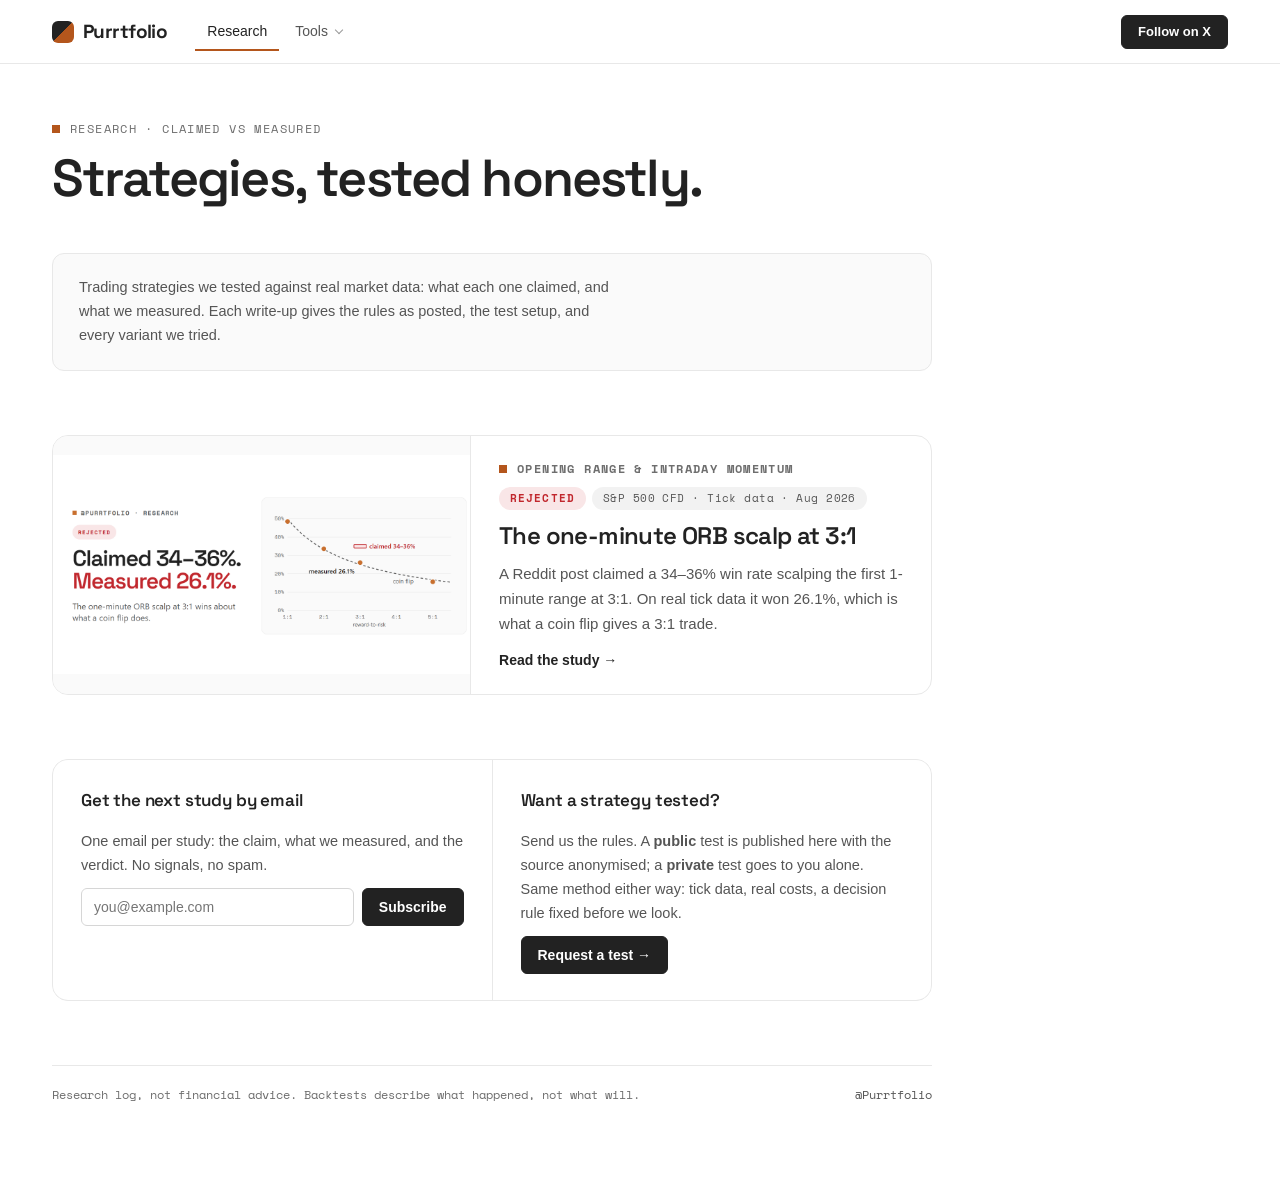
==== commit 37270c8f: "research: ORB launch kit - analytics, follow-up posts, new cards - GoatCounter on the site pages; Su" ====
--- a/static/index.html
+++ b/static/index.html
@@ -20,6 +20,7 @@
   <link rel="preconnect" href="https://fonts.gstatic.com" crossorigin>
   <link rel="stylesheet" href="https://fonts.googleapis.com/css2?family=Space+Grotesk:wght@400;500;600;700&family=Space+Mono:wght@400;700&display=swap">
   <link rel="stylesheet" href="./styles.css">
+<script data-goatcounter="https://purrtfolio.goatcounter.com/count" async src="https://gc.zgo.at/count.js"></script>
 </head>
 <body>
   <div id="app" class="app"></div>
